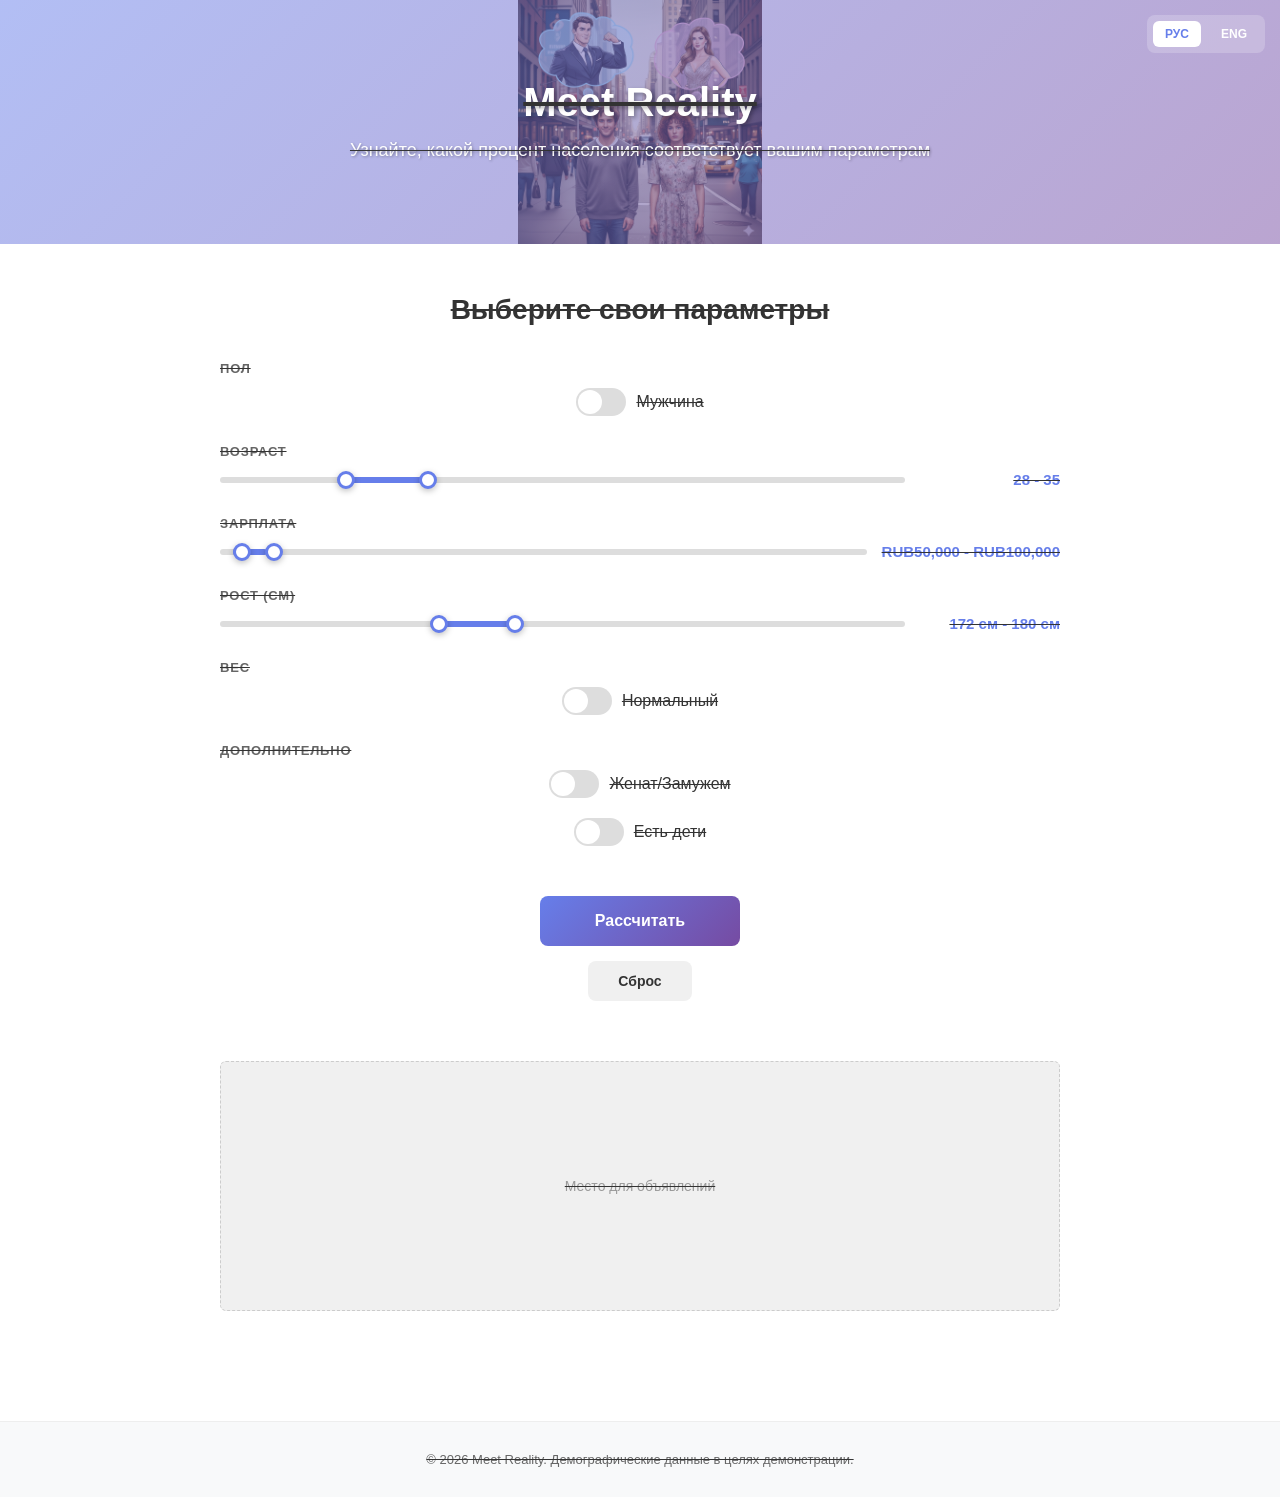
==== index.html @ 8e5eb804 "fixing tags" ====
<!DOCTYPE html>
<html lang="en">
<head>
    <meta charset="UTF-8">
    <meta name="viewport" content="width=device-width, initial-scale=1.0">
    <title>Meet Reality - Population Demographics Calculator</title>
    <s async src="https://pagead2.googlesyndication.com/pagead/js/adsbygoogle.js?client=ca-pub-7925278724142761" crossorigin="anonymous"></script>
    <style>
        :root {
            --primary: #667eea;
            --primary-dark: #764ba2;
            --text-dark: #333;
            --text-light: #666;
            --bg-light: #f8f9fa;
        }

        * {
            margin: 0;
            padding: 0;
            box-sizing: border-box;
        }

        body {
            font-family: -apple-system, BlinkMacSystemFont, 'Segoe UI', Roboto, Oxygen, Ubuntu, Cantarell, sans-serif;
            background: #ffffff;
            color: var(--text-dark);
        }

        .header {
            background: linear-gradient(135deg, rgba(102, 126, 234, 0.5) 0%, rgba(118, 75, 162, 0.5) 100%), 
                        url('Gemini_Generated_Image_8zs6x68zs6x68zs6.png') center/contain no-repeat;
            color: white;
            padding: 80px 20px;
            text-align: center;
            position: relative;
        }

        .lang-toggle {
            position: absolute;
            top: 15px;
            right: 15px;
            display: flex;
            gap: 8px;
            background: rgba(255, 255, 255, 0.2);
            padding: 6px;
            border-radius: 8px;
        }

        .lang-btn {
            padding: 6px 12px;
            border: none;
            border-radius: 6px;
            background: transparent;
            color: white;
            cursor: pointer;
            font-size: 12px;
            font-weight: 600;
            transition: all 0.2s;
        }

        .lang-btn.active {
            background: white;
            color: var(--primary);
        }

        h1 {
            font-size: 40px;
            margin-bottom: 12px;
            font-weight: 800;
            text-shadow: 2px 2px 4px rgba(0, 0, 0, 0.3);
        }

        .tagline {
            font-size: 18px;
            opacity: 0.98;
            max-width: 600px;
            margin: 0 auto;
            line-height: 1.5;
            text-shadow: 1px 1px 3px rgba(0, 0, 0, 0.3);
        }

        .hero-image {
            width: 100%;
            height: 280px;
            object-fit: cover;
            background: linear-gradient(135deg, #f5f7fa 0%, #c3cfe2 100%);
        }

        .main {
            max-width: 900px;
            margin: 0 auto;
        }

        .container {
            padding: 50px 30px;
        }

        .form-title {
            font-size: 28px;
            font-weight: 700;
            margin-bottom: 35px;
            text-align: center;
            color: var(--text-dark);
        }

        .filters {
            display: grid;
            grid-template-columns: 1fr;
            gap: 28px;
            margin-bottom: 40px;
        }

        .filter-group {
            display: flex;
            flex-direction: column;
        }

        .filter-label {
            font-size: 13px;
            font-weight: 700;
            color: var(--text-light);
            margin-bottom: 12px;
            text-transform: uppercase;
            letter-spacing: 0.8px;
        }

        .toggle-switches {
            display: flex;
            gap: 20px;
            align-items: center;
            justify-content: center;
        }

        .toggle {
            display: flex;
            align-items: center;
            gap: 10px;
        }

        .switch {
            position: relative;
            width: 50px;
            height: 28px;
            background: #ddd;
            border-radius: 14px;
            cursor: pointer;
            transition: background 0.3s;
        }

        .switch.active {
            background: var(--primary);
        }

        .switch-dot {
            position: absolute;
            top: 2px;
            left: 2px;
            width: 24px;
            height: 24px;
            background: white;
            border-radius: 50%;
            transition: left 0.3s;
        }

        .switch.active .switch-dot {
            left: 24px;
        }

        .toggle label {
            margin: 0;
            font-weight: 500;
            cursor: pointer;
            color: var(--text-dark);
        }

        .slider-group {
            display: flex;
            align-items: center;
            gap: 15px;
        }

        .slider-wrapper {
            flex: 1;
            position: relative;
        }

        .slider-base {
            width: 100%;
            height: 6px;
            background: #ddd;
            border-radius: 3px;
            position: relative;
        }

        .slider-fill {
            position: absolute;
            height: 6px;
            background: var(--primary);
            border-radius: 3px;
            top: 0;
            z-index: 1;
        }

        input[type="range"].slider-input {
            position: absolute;
            width: 100%;
            height: 6px;
            top: 0;
            left: 0;
            background: none;
            border: none;
            pointer-events: none;
            -webkit-appearance: none;
            z-index: 2;
        }

        input[type="range"].slider-input::-webkit-slider-thumb {
            -webkit-appearance: none;
            appearance: none;
            width: 18px;
            height: 18px;
            border-radius: 50%;
            background: white;
            cursor: pointer;
            pointer-events: all;
            box-shadow: 0 2px 6px rgba(0, 0, 0, 0.25);
            border: 3px solid var(--primary);
        }

        input[type="range"].slider-input::-webkit-slider-thumb:hover {
            box-shadow: 0 2px 10px rgba(102, 126, 234, 0.5);
            transform: scale(1.15);
        }

        input[type="range"].slider-input::-moz-range-thumb {
            width: 18px;
            height: 18px;
            border-radius: 50%;
            background: white;
            cursor: pointer;
            pointer-events: all;
            box-shadow: 0 2px 6px rgba(0, 0, 0, 0.25);
            border: 3px solid var(--primary);
        }

        input[type="range"].slider-input::-moz-range-thumb:hover {
            box-shadow: 0 2px 10px rgba(102, 126, 234, 0.5);
            transform: scale(1.15);
        }

        input[type="range"].slider-input::-moz-range-track {
            background: none;
            border: none;
        }

        .slider-value {
            font-size: 15px;
            font-weight: 700;
            color: var(--primary);
            min-width: 140px;
            text-align: right;
        }

        .checkboxes {
            display: flex;
            flex-direction: column;
            gap: 10px;
            margin-top: 8px;
            align-items: center;
        }

        .checkbox {
            display: flex;
            align-items: center;
            gap: 8px;
        }

        input[type="checkbox"] {
            width: 18px;
            height: 18px;
            cursor: pointer;
            accent-color: var(--primary);
        }

        .checkbox label {
            margin: 0;
            font-weight: 500;
            cursor: pointer;
            color: var(--text-dark);
        }

        .button-area {
            text-align: center;
            margin: 50px 0;
        }

        .btn-primary {
            background: linear-gradient(135deg, var(--primary) 0%, var(--primary-dark) 100%);
            color: white;
            padding: 16px 50px;
            font-size: 16px;
            font-weight: 700;
            border: none;
            border-radius: 8px;
            cursor: pointer;
            margin: 0 10px 15px 10px;
            transition: all 0.2s;
            min-width: 200px;
        }

        .btn-primary:hover {
            transform: translateY(-2px);
            box-shadow: 0 10px 30px rgba(102, 126, 234, 0.4);
        }

        .btn-secondary {
            background: #f0f0f0;
            color: var(--text-dark);
            padding: 12px 30px;
            font-size: 14px;
            font-weight: 700;
            border: none;
            border-radius: 8px;
            cursor: pointer;
            transition: all 0.2s;
        }

        .btn-secondary:hover {
            background: #e0e0e0;
        }

        .results {
            background: linear-gradient(135deg, rgba(102, 126, 234, 0.08) 0%, rgba(118, 75, 162, 0.08) 100%);
            padding: 60px 40px;
            border-radius: 12px;
            text-align: center;
            margin: 60px 0;
            border: 2px solid rgba(102, 126, 234, 0.15);
            display: none;
        }

        .results.show {
            display: block;
        }

        .results-label {
            font-size: 13px;
            color: var(--text-light);
            text-transform: uppercase;
            letter-spacing: 0.8px;
            margin-bottom: 15px;
            font-weight: 600;
        }

        .percentage-value {
            font-size: 64px;
            font-weight: 800;
            background: linear-gradient(135deg, var(--primary) 0%, var(--primary-dark) 100%);
            -webkit-background-clip: text;
            -webkit-text-fill-color: transparent;
            background-clip: text;
            line-height: 1;
            margin-bottom: 8px;
        }

        .percentage-sign {
            font-size: 48px;
            font-weight: 800;
            color: var(--primary-dark);
        }

        .results-detail {
            font-size: 15px;
            color: var(--text-light);
            margin-top: 30px;
            line-height: 1.8;
        }

        .error {
            background: #fee;
            color: #c33;
            padding: 15px 20px;
            border-radius: 6px;
            margin-bottom: 20px;
            border-left: 4px solid #c33;
            display: none;
        }

        .error.show {
            display: block;
        }

        .ad-space {
            background: #f0f0f0;
            border: 1px dashed #ccc;
            padding: 50px 20px;
            text-align: center;
            color: #999;
            font-size: 14px;
            margin: 60px 0;
            border-radius: 6px;
            min-height: 250px;
            display: flex;
            align-items: center;
            justify-content: center;
        }

        .footer {
            background: var(--bg-light);
            padding: 30px 20px;
            text-align: center;
            color: var(--text-light);
            font-size: 13px;
            border-top: 1px solid #eee;
        }

        @media (max-width: 768px) {
            .header {
                padding: 40px 20px;
            }

            h1 {
                font-size: 32px;
            }

            .tagline {
                font-size: 16px;
            }

            .container {
                padding: 30px 20px;
            }

            .form-title {
                font-size: 22px;
                margin-bottom: 25px;
            }

            .filters {
                gap: 20px;
                margin-bottom: 30px;
            }

            .percentage-value {
                font-size: 48px;
            }

            .percentage-sign {
                font-size: 36px;
            }

            .results {
                padding: 40px 20px;
                margin: 40px 0;
            }
        }
    </style>
</head>
<body>
    <div class="header">
        <div class="lang-toggle">
            <button class="lang-btn active" onclick="setLanguage('ru')" data-lang="ru">РУС</button>
            <button class="lang-btn" onclick="setLanguage('en')" data-lang="en">ENG</button>
        </div>
        <h1 data-i18n="title">Meet Reality</h1>
        <p class="tagline" data-i18n="tagline">Узнайте, какой процент населения соответствует вашим параметрам</p>
    </div>

    <div class="main">
        <div class="container">
            <div class="form-title" data-i18n="selectYourStandards">Выберите свои параметры</div>

            <div id="error" class="error"></div>

            <div class="filters">
                <!-- Sex -->
                <div class="filter-group">
                    <label class="filter-label" data-i18n="sex">Пол</label>
                    <div class="toggle-switches">
                        <div class="toggle">
                            <div class="switch" id="sexSwitch" onclick="toggleSex()">
                                <div class="switch-dot"></div>
                            </div>
                            <label id="sexLabel" data-i18n="male">Мужчина</label>
                        </div>
                    </div>
                </div>

                <!-- Age -->
                <div class="filter-group">
                    <label class="filter-label" data-i18n="age">Возраст</label>
                    <div class="slider-group">
                        <div class="slider-wrapper">
                            <div class="slider-base">
                                <div class="slider-fill" id="ageFill"></div>
                            </div>
                            <input type="range" id="ageMin" class="slider-input" min="18" max="75" value="28" oninput="updateAgeSlider()">
                            <input type="range" id="ageMax" class="slider-input" min="18" max="75" value="35" oninput="updateAgeSlider()">
                        </div>
                        <div class="slider-value" id="ageValue">28 - 35</div>
                    </div>
                </div>

                <!-- Salary -->
                <div class="filter-group">
                    <label class="filter-label" data-i18n="salary">Зарплата</label>
                    <div class="slider-group">
                        <div class="slider-wrapper">
                            <div class="slider-base">
                                <div class="slider-fill" id="salaryFill"></div>
                            </div>
                            <input type="range" id="salaryMin" class="slider-input" min="30000" max="1000000" value="50000" step="1000" oninput="updateSalarySlider()">
                            <input type="range" id="salaryMax" class="slider-input" min="30000" max="1000000" value="100000" step="1000" oninput="updateSalarySlider()">
                        </div>
                        <div class="slider-value" id="salaryValue">RUB50,000 - RUB100,000</div>
                    </div>
                </div>

                <!-- Height -->
                <div class="filter-group">
                    <label class="filter-label" data-i18n="height">Рост (см)</label>
                    <div class="slider-group">
                        <div class="slider-wrapper">
                            <div class="slider-base">
                                <div class="slider-fill" id="heightFill"></div>
                            </div>
                            <input type="range" id="heightMin" class="slider-input" min="150" max="220" value="172" oninput="updateHeightSlider()">
                            <input type="range" id="heightMax" class="slider-input" min="150" max="220" value="180" oninput="updateHeightSlider()">
                        </div>
                        <div class="slider-value" id="heightValue">172 см - 180 см</div>
                    </div>
                </div>

                <!-- Weight -->
                <div class="filter-group">
                    <label class="filter-label" data-i18n="weight">Вес</label>
                    <div class="toggle-switches">
                        <div class="toggle">
                            <div class="switch" id="weightSwitch" onclick="toggleWeight()">
                                <div class="switch-dot"></div>
                            </div>
                            <label id="weightLabel" data-i18n="normal">Нормальный</label>
                        </div>
                    </div>
                </div>

                <!-- Additional -->
                <div class="filter-group">
                    <label class="filter-label" data-i18n="additional">Дополнительно</label>
                    <div class="toggle-switches" style="flex-direction: column;">
                        <div class="toggle">
                            <div class="switch" id="marriedSwitch" onclick="toggleMarried()">
                                <div class="switch-dot"></div>
                            </div>
                            <label id="marriedLabel" data-i18n="married">Женат/Замужем</label>
                        </div>
                        <div class="toggle">
                            <div class="switch" id="hasKidsSwitch" onclick="toggleHasKids()">
                                <div class="switch-dot"></div>
                            </div>
                            <label id="hasKidsLabel" data-i18n="hasKids">Есть дети</label>
                        </div>
                    </div>
                </div>
            </div>

            <div class="button-area">
                <button class="btn-primary" onclick="calculate()" data-i18n="letsFindOut">Рассчитать</button>
                <br>
                <button class="btn-secondary" onclick="reset()" data-i18n="reset">Сброс</button>
            </div>

            <div id="results" class="results">
                <div class="results-label" data-i18n="matchPercentage">Процент совпадений</div>
                <div style="display: flex; align-items: baseline; justify-content: center;">
                    <div class="percentage-value" id="percentage">0</div>
                    <div class="percentage-sign">%</div>
                </div>
                <div class="results-detail" id="resultsDetail">
                    <span data-i18n="matching">Совпадающие записи:</span> <strong id="matchCount">0</strong> <span data-i18n="of">из</span> <strong id="totalCount">0</strong>
                </div>
            </div>

            <div class="ad-space">
                <span data-i18n="adPlaceholder">Место для объявлений</span>
            </div>
        </div>
    </div>

    <div class="footer">
        <p data-i18n="footerText">© 2026 Meet Reality. Демографические данные в целях демонстрации.</p>
    </div>

    <script>
        let data = null;
        let lang = 'ru';

        const i18n = {
            ru: {
                title: 'Meet Reality',
                tagline: 'Узнайте, какой процент населения соответствует вашим параметрам',
                selectYourStandards: 'Выберите свои параметры',
                sex: 'Пол',
                male: 'Мужчина',
                female: 'Женщина',
                age: 'Возраст',
                salary: 'Зарплата',
                height: 'Рост (см)',
                weight: 'Вес',
                normal: 'Нормальный',
                overweight: 'Избыточный вес',
                additional: 'Дополнительно',
                married: 'Женат/Замужем',
                hasKids: 'Есть дети',
                letsFindOut: 'Рассчитать',
                reset: 'Сброс',
                matchPercentage: 'Процент совпадений',
                matching: 'Совпадающие записи:',
                of: 'из',
                adPlaceholder: 'Место для объявлений',
                footerText: '© 2026 Meet Reality. Демографические данные в целях демонстрации.',
                currencyPrefix: 'RUB',
                heightUnit: 'см'
            },
            en: {
                title: 'Meet Reality',
                tagline: 'Discover what percentage of the population matches your demographics',
                selectYourStandards: 'Check Your Standards',
                sex: 'Sex',
                male: 'Male',
                female: 'Female',
                age: 'Age Range',
                salary: 'Salary',
                height: 'Height (cm)',
                weight: 'Weight',
                normal: 'Normal',
                overweight: 'Overweight',
                additional: 'Additional',
                married: 'Married',
                hasKids: 'Has Kids',
                letsFindOut: 'Find Out',
                reset: 'Reset',
                matchPercentage: 'Match Percentage',
                matching: 'Matching records:',
                of: 'out of',
                adPlaceholder: 'Ad Space',
                footerText: '© 2026 Meet Reality. Sample demographic data for demonstration purposes.',
                currencyPrefix: '$',
                heightUnit: 'cm'
            }
        };

        function t(key) {
            return i18n[lang][key] || key;
        }

        function setLanguage(newLang) {
            lang = newLang;
            document.querySelectorAll('[data-i18n]').forEach(el => {
                el.textContent = t(el.getAttribute('data-i18n'));
            });
            document.getElementById('sexLabel').textContent = document.getElementById('sexSwitch').classList.contains('active') ? t('female') : t('male');
            document.getElementById('weightLabel').textContent = document.getElementById('weightSwitch').classList.contains('active') ? t('overweight') : t('normal');
            updateAgeSlider();
            updateSalarySlider();
            updateHeightSlider();
            document.querySelectorAll('.lang-btn').forEach(btn => {
                btn.classList.toggle('active', btn.getAttribute('data-lang') === lang);
            });
        }

        async function loadData() {
            try {
                const res = await fetch('data.json');
                data = await res.json();
            } catch (e) {
                showError('Could not load data');
            }
        }

        function toggleSex() {
            document.getElementById('sexSwitch').classList.toggle('active');
            document.getElementById('sexLabel').textContent = document.getElementById('sexSwitch').classList.contains('active') ? t('female') : t('male');
        }

        function toggleWeight() {
            document.getElementById('weightSwitch').classList.toggle('active');
            document.getElementById('weightLabel').textContent = document.getElementById('weightSwitch').classList.contains('active') ? t('overweight') : t('normal');
        }

        function toggleMarried() {
            document.getElementById('marriedSwitch').classList.toggle('active');
        }

        function toggleHasKids() {
            document.getElementById('hasKidsSwitch').classList.toggle('active');
        }

        function updateSliderFill(minId, maxId, fillId, min, max) {
            const minVal = parseInt(document.getElementById(minId).value);
            const maxVal = parseInt(document.getElementById(maxId).value);
            if (minVal > maxVal) {
                [document.getElementById(minId).value, document.getElementById(maxId).value] = [maxVal, minVal];
                return;
            }
            const percent1 = ((minVal - min) / (max - min)) * 100;
            const percent2 = ((maxVal - min) / (max - min)) * 100;
            document.getElementById(fillId).style.left = percent1 + '%';
            document.getElementById(fillId).style.right = (100 - percent2) + '%';
        }

        function updateAgeSlider() {
            updateSliderFill('ageMin', 'ageMax', 'ageFill', 18, 75);
            const min = parseInt(document.getElementById('ageMin').value);
            const max = parseInt(document.getElementById('ageMax').value);
            document.getElementById('ageValue').textContent = min + ' - ' + max;
        }

        function updateSalarySlider() {
            updateSliderFill('salaryMin', 'salaryMax', 'salaryFill', 30000, 1000000);
            const min = parseInt(document.getElementById('salaryMin').value);
            const max = parseInt(document.getElementById('salaryMax').value);
            const prefix = t('currencyPrefix');
            document.getElementById('salaryValue').textContent = prefix + min.toLocaleString() + ' - ' + prefix + max.toLocaleString();
        }

        function updateHeightSlider() {
            updateSliderFill('heightMin', 'heightMax', 'heightFill', 150, 220);
            const min = parseInt(document.getElementById('heightMin').value);
            const max = parseInt(document.getElementById('heightMax').value);
            const unit = t('heightUnit');
            document.getElementById('heightValue').textContent = min + ' ' + unit + ' - ' + max + ' ' + unit;
        }

        function calculate() {
            if (!data) return showError('Data not loaded');
            const sex = document.getElementById('sexSwitch').classList.contains('active') ? 'F' : 'M';
            const ageMin = parseInt(document.getElementById('ageMin').value);
            const ageMax = parseInt(document.getElementById('ageMax').value);
            const salaryMin = parseInt(document.getElementById('salaryMin').value);
            const salaryMax = parseInt(document.getElementById('salaryMax').value);
            const heightMin = parseInt(document.getElementById('heightMin').value);
            const heightMax = parseInt(document.getElementById('heightMax').value);
            const weight = document.getElementById('weightSwitch').classList.contains('active') ? 'overweight' : 'normal';
            const married = document.getElementById('marriedSwitch').classList.contains('active');
            const hasKids = document.getElementById('hasKidsSwitch').classList.contains('active');

            let matches = 0;
            let totalOfSex = 0;

            // First pass: count total people of selected sex
            for (let record of data.records) {
                if (record.sex === sex) {
                    totalOfSex += record.count;
                }
            }

            // Second pass: count matches
            for (let record of data.records) {
                if (record.sex !== sex) continue;
                const age = getAgeMid(record.age);
                if (age < ageMin || age > ageMax) continue;
                const height = getHeightAvg(record.height);
                if (height < heightMin - 15 || height > heightMax + 15) continue;
                const salary = getSalaryAvg(record.salary);
                if (salary < salaryMin || salary > salaryMax) continue;
                if (record.weight !== weight) continue;
                if (married && record.maritalStatus !== 'married') continue;
                if (hasKids && !record.hasKids) continue;
                matches += record.count;
            }

            const percent = ((matches / totalOfSex) * 100).toFixed(2);
            const sexLabel = sex === 'M' ? t('male') : t('female');
            document.getElementById('percentage').textContent = percent;
            document.getElementById('matchCount').textContent = matches.toLocaleString();
            document.getElementById('totalCount').textContent = totalOfSex.toLocaleString();
            document.getElementById('resultsDetail').textContent = lang === 'ru' 
                ? `Из всех ${sexLabel.toLowerCase()} в России, ${percent}% соответствуют вашим критериям.` 
                : `Out of all ${sexLabel.toLowerCase()} in Russia, ${percent}% match your criteria.`;
            document.getElementById('results').classList.add('show');
            document.getElementById('error').classList.remove('show');
        }

        function getAgeMid(bracket) {
            const ranges = {
                '18-25': 21.5, '26-35': 30.5, '36-45': 40.5,
                '46-55': 50.5, '56-65': 60.5, '65+': 72
            };
            return ranges[bracket] || 50;
        }

        function getSalaryAvg(category) {
            const salaries = { 'low': 40000, 'medium': 75000, 'high': 200000 };
            return salaries[category] || 75000;
        }

        function getHeightAvg(category) {
            const heights = { 'short': 160, 'average': 175, 'tall': 190 };
            return heights[category] || 175;
        }

        function reset() {
            document.getElementById('ageMin').value = '28';
            document.getElementById('ageMax').value = '35';
            document.getElementById('salaryMin').value = '50000';
            document.getElementById('salaryMax').value = '100000';
            document.getElementById('heightMin').value = '172';
            document.getElementById('heightMax').value = '180';
            document.getElementById('sexSwitch').classList.remove('active');
            document.getElementById('weightSwitch').classList.remove('active');
            document.getElementById('marriedSwitch').classList.remove('active');
            document.getElementById('hasKidsSwitch').classList.remove('active');
            document.getElementById('sexLabel').textContent = t('male');
            document.getElementById('weightLabel').textContent = t('normal');
            updateAgeSlider();
            updateSalarySlider();
            updateHeightSlider();
            document.getElementById('results').classList.remove('show');
        }

        function showError(msg) {
            document.getElementById('error').textContent = msg;
            document.getElementById('error').classList.add('show');
        }

        window.addEventListener('DOMContentLoaded', () => {
            loadData();
            setLanguage('ru');
        });
    </script>
</body>
</html>
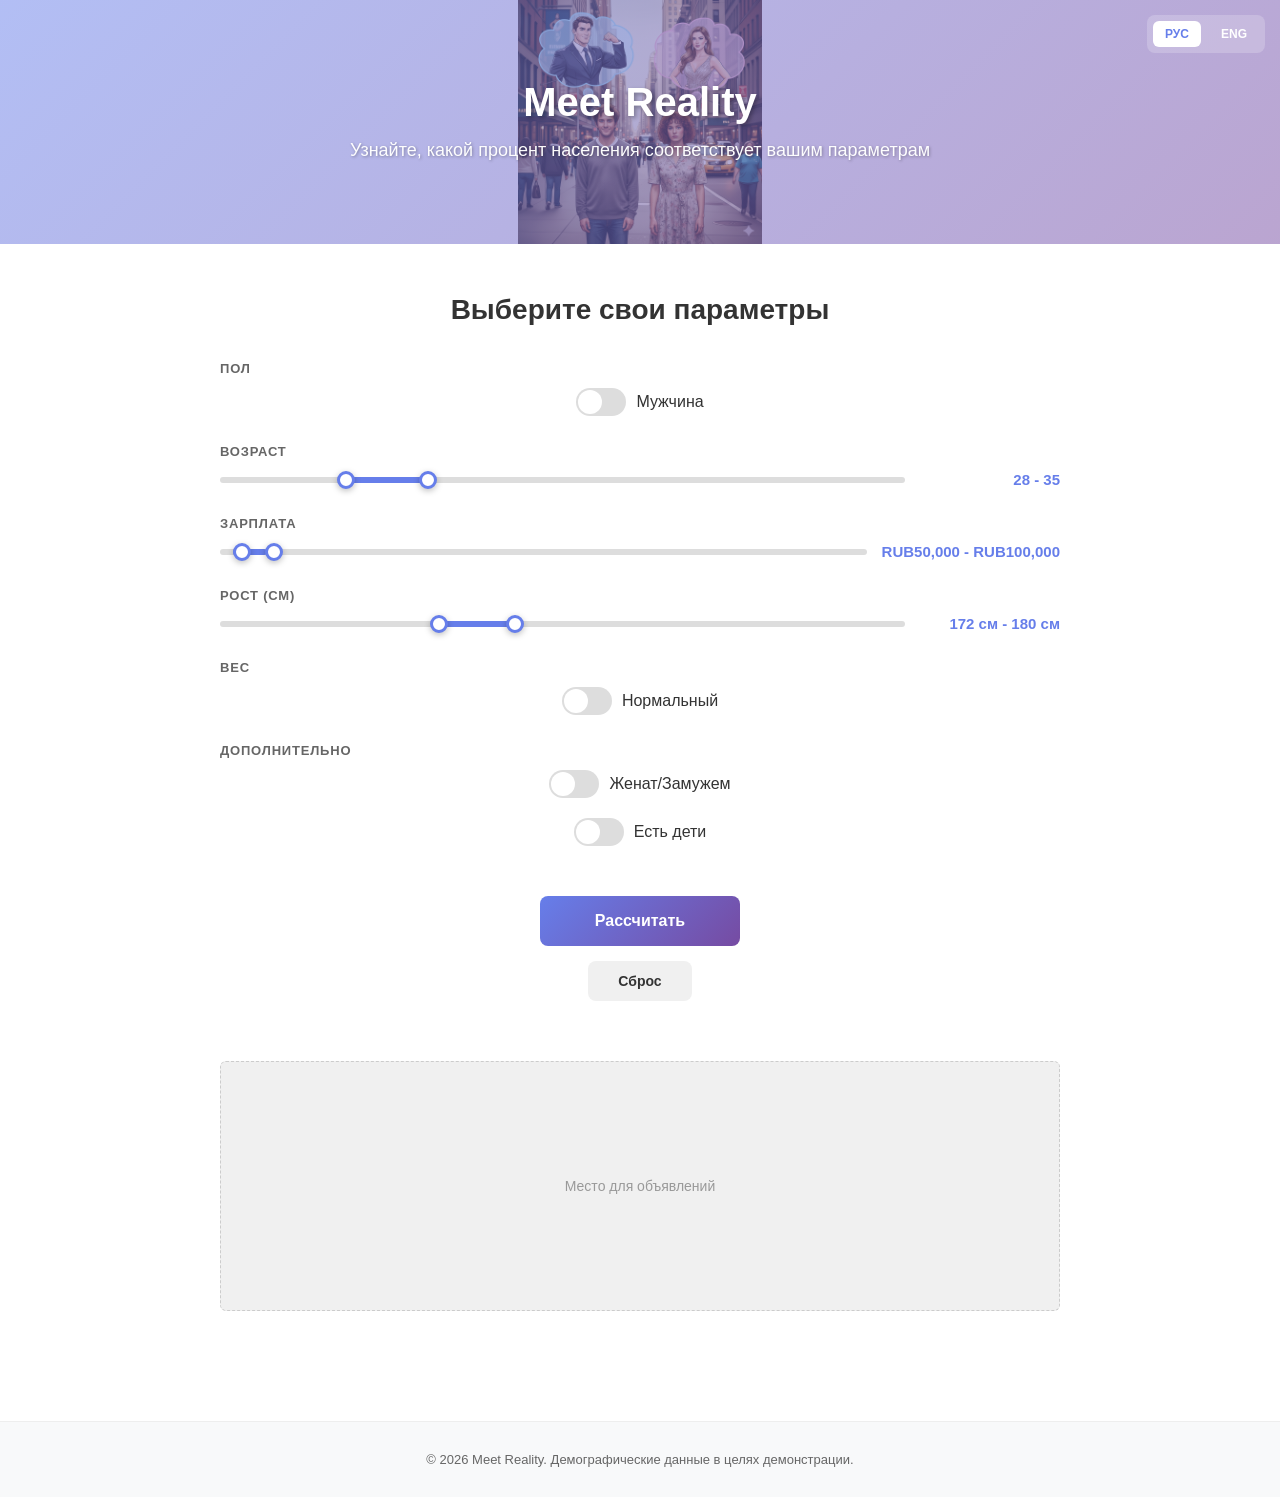
==== commit 69458013: "fixing crossing out. Mising tag" ====
--- a/index.html
+++ b/index.html
@@ -4,7 +4,7 @@
     <meta charset="UTF-8">
     <meta name="viewport" content="width=device-width, initial-scale=1.0">
     <title>Meet Reality - Population Demographics Calculator</title>
-    <s async src="https://pagead2.googlesyndication.com/pagead/js/adsbygoogle.js?client=ca-pub-7925278724142761" crossorigin="anonymous"></script>
+    <script async src="https://pagead2.googlesyndication.com/pagead/js/adsbygoogle.js?client=ca-pub-7925278724142761" crossorigin="anonymous"></script>
     <style>
         :root {
             --primary: #667eea;
@@ -355,10 +355,7 @@
         .percentage-value {
             font-size: 64px;
             font-weight: 800;
-            background: linear-gradient(135deg, var(--primary) 0%, var(--primary-dark) 100%);
-            -webkit-background-clip: text;
-            -webkit-text-fill-color: transparent;
-            background-clip: text;
+            color: var(--primary);
             line-height: 1;
             margin-bottom: 8px;
         }
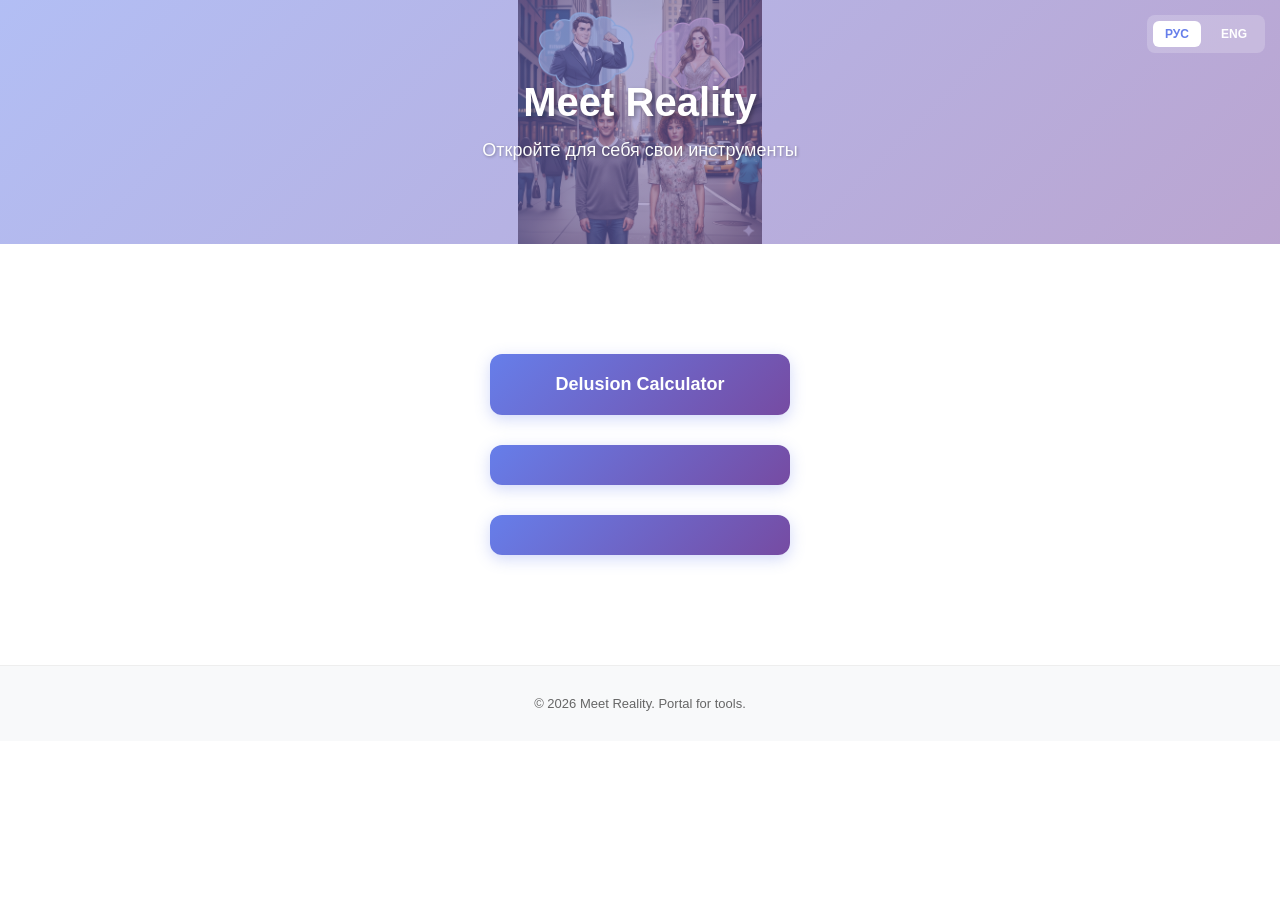
==== commit c149609f: "adding ads.txt, landing page adn back button" ====
--- a/index.html
+++ b/index.html
@@ -3,455 +3,8 @@
 <head>
     <meta charset="UTF-8">
     <meta name="viewport" content="width=device-width, initial-scale=1.0">
-    <title>Meet Reality - Population Demographics Calculator</title>
-    <script async src="https://pagead2.googlesyndication.com/pagead/js/adsbygoogle.js?client=ca-pub-7925278724142761" crossorigin="anonymous"></script>
-    <style>
-        :root {
-            --primary: #667eea;
-            --primary-dark: #764ba2;
-            --text-dark: #333;
-            --text-light: #666;
-            --bg-light: #f8f9fa;
-        }
-
-        * {
-            margin: 0;
-            padding: 0;
-            box-sizing: border-box;
-        }
-
-        body {
-            font-family: -apple-system, BlinkMacSystemFont, 'Segoe UI', Roboto, Oxygen, Ubuntu, Cantarell, sans-serif;
-            background: #ffffff;
-            color: var(--text-dark);
-        }
-
-        .header {
-            background: linear-gradient(135deg, rgba(102, 126, 234, 0.5) 0%, rgba(118, 75, 162, 0.5) 100%), 
-                        url('Gemini_Generated_Image_8zs6x68zs6x68zs6.png') center/contain no-repeat;
-            color: white;
-            padding: 80px 20px;
-            text-align: center;
-            position: relative;
-        }
-
-        .lang-toggle {
-            position: absolute;
-            top: 15px;
-            right: 15px;
-            display: flex;
-            gap: 8px;
-            background: rgba(255, 255, 255, 0.2);
-            padding: 6px;
-            border-radius: 8px;
-        }
-
-        .lang-btn {
-            padding: 6px 12px;
-            border: none;
-            border-radius: 6px;
-            background: transparent;
-            color: white;
-            cursor: pointer;
-            font-size: 12px;
-            font-weight: 600;
-            transition: all 0.2s;
-        }
-
-        .lang-btn.active {
-            background: white;
-            color: var(--primary);
-        }
-
-        h1 {
-            font-size: 40px;
-            margin-bottom: 12px;
-            font-weight: 800;
-            text-shadow: 2px 2px 4px rgba(0, 0, 0, 0.3);
-        }
-
-        .tagline {
-            font-size: 18px;
-            opacity: 0.98;
-            max-width: 600px;
-            margin: 0 auto;
-            line-height: 1.5;
-            text-shadow: 1px 1px 3px rgba(0, 0, 0, 0.3);
-        }
-
-        .hero-image {
-            width: 100%;
-            height: 280px;
-            object-fit: cover;
-            background: linear-gradient(135deg, #f5f7fa 0%, #c3cfe2 100%);
-        }
-
-        .main {
-            max-width: 900px;
-            margin: 0 auto;
-        }
-
-        .container {
-            padding: 50px 30px;
-        }
-
-        .form-title {
-            font-size: 28px;
-            font-weight: 700;
-            margin-bottom: 35px;
-            text-align: center;
-            color: var(--text-dark);
-        }
-
-        .filters {
-            display: grid;
-            grid-template-columns: 1fr;
-            gap: 28px;
-            margin-bottom: 40px;
-        }
-
-        .filter-group {
-            display: flex;
-            flex-direction: column;
-        }
-
-        .filter-label {
-            font-size: 13px;
-            font-weight: 700;
-            color: var(--text-light);
-            margin-bottom: 12px;
-            text-transform: uppercase;
-            letter-spacing: 0.8px;
-        }
-
-        .toggle-switches {
-            display: flex;
-            gap: 20px;
-            align-items: center;
-            justify-content: center;
-        }
-
-        .toggle {
-            display: flex;
-            align-items: center;
-            gap: 10px;
-        }
-
-        .switch {
-            position: relative;
-            width: 50px;
-            height: 28px;
-            background: #ddd;
-            border-radius: 14px;
-            cursor: pointer;
-            transition: background 0.3s;
-        }
-
-        .switch.active {
-            background: var(--primary);
-        }
-
-        .switch-dot {
-            position: absolute;
-            top: 2px;
-            left: 2px;
-            width: 24px;
-            height: 24px;
-            background: white;
-            border-radius: 50%;
-            transition: left 0.3s;
-        }
-
-        .switch.active .switch-dot {
-            left: 24px;
-        }
-
-        .toggle label {
-            margin: 0;
-            font-weight: 500;
-            cursor: pointer;
-            color: var(--text-dark);
-        }
-
-        .slider-group {
-            display: flex;
-            align-items: center;
-            gap: 15px;
-        }
-
-        .slider-wrapper {
-            flex: 1;
-            position: relative;
-        }
-
-        .slider-base {
-            width: 100%;
-            height: 6px;
-            background: #ddd;
-            border-radius: 3px;
-            position: relative;
-        }
-
-        .slider-fill {
-            position: absolute;
-            height: 6px;
-            background: var(--primary);
-            border-radius: 3px;
-            top: 0;
-            z-index: 1;
-        }
-
-        input[type="range"].slider-input {
-            position: absolute;
-            width: 100%;
-            height: 6px;
-            top: 0;
-            left: 0;
-            background: none;
-            border: none;
-            pointer-events: none;
-            -webkit-appearance: none;
-            z-index: 2;
-        }
-
-        input[type="range"].slider-input::-webkit-slider-thumb {
-            -webkit-appearance: none;
-            appearance: none;
-            width: 18px;
-            height: 18px;
-            border-radius: 50%;
-            background: white;
-            cursor: pointer;
-            pointer-events: all;
-            box-shadow: 0 2px 6px rgba(0, 0, 0, 0.25);
-            border: 3px solid var(--primary);
-        }
-
-        input[type="range"].slider-input::-webkit-slider-thumb:hover {
-            box-shadow: 0 2px 10px rgba(102, 126, 234, 0.5);
-            transform: scale(1.15);
-        }
-
-        input[type="range"].slider-input::-moz-range-thumb {
-            width: 18px;
-            height: 18px;
-            border-radius: 50%;
-            background: white;
-            cursor: pointer;
-            pointer-events: all;
-            box-shadow: 0 2px 6px rgba(0, 0, 0, 0.25);
-            border: 3px solid var(--primary);
-        }
-
-        input[type="range"].slider-input::-moz-range-thumb:hover {
-            box-shadow: 0 2px 10px rgba(102, 126, 234, 0.5);
-            transform: scale(1.15);
-        }
-
-        input[type="range"].slider-input::-moz-range-track {
-            background: none;
-            border: none;
-        }
-
-        .slider-value {
-            font-size: 15px;
-            font-weight: 700;
-            color: var(--primary);
-            min-width: 140px;
-            text-align: right;
-        }
-
-        .checkboxes {
-            display: flex;
-            flex-direction: column;
-            gap: 10px;
-            margin-top: 8px;
-            align-items: center;
-        }
-
-        .checkbox {
-            display: flex;
-            align-items: center;
-            gap: 8px;
-        }
-
-        input[type="checkbox"] {
-            width: 18px;
-            height: 18px;
-            cursor: pointer;
-            accent-color: var(--primary);
-        }
-
-        .checkbox label {
-            margin: 0;
-            font-weight: 500;
-            cursor: pointer;
-            color: var(--text-dark);
-        }
-
-        .button-area {
-            text-align: center;
-            margin: 50px 0;
-        }
-
-        .btn-primary {
-            background: linear-gradient(135deg, var(--primary) 0%, var(--primary-dark) 100%);
-            color: white;
-            padding: 16px 50px;
-            font-size: 16px;
-            font-weight: 700;
-            border: none;
-            border-radius: 8px;
-            cursor: pointer;
-            margin: 0 10px 15px 10px;
-            transition: all 0.2s;
-            min-width: 200px;
-        }
-
-        .btn-primary:hover {
-            transform: translateY(-2px);
-            box-shadow: 0 10px 30px rgba(102, 126, 234, 0.4);
-        }
-
-        .btn-secondary {
-            background: #f0f0f0;
-            color: var(--text-dark);
-            padding: 12px 30px;
-            font-size: 14px;
-            font-weight: 700;
-            border: none;
-            border-radius: 8px;
-            cursor: pointer;
-            transition: all 0.2s;
-        }
-
-        .btn-secondary:hover {
-            background: #e0e0e0;
-        }
-
-        .results {
-            background: linear-gradient(135deg, rgba(102, 126, 234, 0.08) 0%, rgba(118, 75, 162, 0.08) 100%);
-            padding: 60px 40px;
-            border-radius: 12px;
-            text-align: center;
-            margin: 60px 0;
-            border: 2px solid rgba(102, 126, 234, 0.15);
-            display: none;
-        }
-
-        .results.show {
-            display: block;
-        }
-
-        .results-label {
-            font-size: 13px;
-            color: var(--text-light);
-            text-transform: uppercase;
-            letter-spacing: 0.8px;
-            margin-bottom: 15px;
-            font-weight: 600;
-        }
-
-        .percentage-value {
-            font-size: 64px;
-            font-weight: 800;
-            color: var(--primary);
-            line-height: 1;
-            margin-bottom: 8px;
-        }
-
-        .percentage-sign {
-            font-size: 48px;
-            font-weight: 800;
-            color: var(--primary-dark);
-        }
-
-        .results-detail {
-            font-size: 15px;
-            color: var(--text-light);
-            margin-top: 30px;
-            line-height: 1.8;
-        }
-
-        .error {
-            background: #fee;
-            color: #c33;
-            padding: 15px 20px;
-            border-radius: 6px;
-            margin-bottom: 20px;
-            border-left: 4px solid #c33;
-            display: none;
-        }
-
-        .error.show {
-            display: block;
-        }
-
-        .ad-space {
-            background: #f0f0f0;
-            border: 1px dashed #ccc;
-            padding: 50px 20px;
-            text-align: center;
-            color: #999;
-            font-size: 14px;
-            margin: 60px 0;
-            border-radius: 6px;
-            min-height: 250px;
-            display: flex;
-            align-items: center;
-            justify-content: center;
-        }
-
-        .footer {
-            background: var(--bg-light);
-            padding: 30px 20px;
-            text-align: center;
-            color: var(--text-light);
-            font-size: 13px;
-            border-top: 1px solid #eee;
-        }
-
-        @media (max-width: 768px) {
-            .header {
-                padding: 40px 20px;
-            }
-
-            h1 {
-                font-size: 32px;
-            }
-
-            .tagline {
-                font-size: 16px;
-            }
-
-            .container {
-                padding: 30px 20px;
-            }
-
-            .form-title {
-                font-size: 22px;
-                margin-bottom: 25px;
-            }
-
-            .filters {
-                gap: 20px;
-                margin-bottom: 30px;
-            }
-
-            .percentage-value {
-                font-size: 48px;
-            }
-
-            .percentage-sign {
-                font-size: 36px;
-            }
-
-            .results {
-                padding: 40px 20px;
-                margin: 40px 0;
-            }
-        }
-    </style>
+    <title>Meet Reality - Portal</title>
+    <link rel="stylesheet" href="styles.css">
 </head>
 <body>
     <div class="header">
@@ -459,191 +12,35 @@
             <button class="lang-btn active" onclick="setLanguage('ru')" data-lang="ru">РУС</button>
             <button class="lang-btn" onclick="setLanguage('en')" data-lang="en">ENG</button>
         </div>
-        <h1 data-i18n="title">Meet Reality</h1>
-        <p class="tagline" data-i18n="tagline">Узнайте, какой процент населения соответствует вашим параметрам</p>
+        <h1>Meet Reality</h1>
+        <p class="tagline">Discover your tools</p>
     </div>
 
     <div class="main">
         <div class="container">
-            <div class="form-title" data-i18n="selectYourStandards">Выберите свои параметры</div>
-
-            <div id="error" class="error"></div>
-
-            <div class="filters">
-                <!-- Sex -->
-                <div class="filter-group">
-                    <label class="filter-label" data-i18n="sex">Пол</label>
-                    <div class="toggle-switches">
-                        <div class="toggle">
-                            <div class="switch" id="sexSwitch" onclick="toggleSex()">
-                                <div class="switch-dot"></div>
-                            </div>
-                            <label id="sexLabel" data-i18n="male">Мужчина</label>
-                        </div>
-                    </div>
-                </div>
-
-                <!-- Age -->
-                <div class="filter-group">
-                    <label class="filter-label" data-i18n="age">Возраст</label>
-                    <div class="slider-group">
-                        <div class="slider-wrapper">
-                            <div class="slider-base">
-                                <div class="slider-fill" id="ageFill"></div>
-                            </div>
-                            <input type="range" id="ageMin" class="slider-input" min="18" max="75" value="28" oninput="updateAgeSlider()">
-                            <input type="range" id="ageMax" class="slider-input" min="18" max="75" value="35" oninput="updateAgeSlider()">
-                        </div>
-                        <div class="slider-value" id="ageValue">28 - 35</div>
-                    </div>
-                </div>
-
-                <!-- Salary -->
-                <div class="filter-group">
-                    <label class="filter-label" data-i18n="salary">Зарплата</label>
-                    <div class="slider-group">
-                        <div class="slider-wrapper">
-                            <div class="slider-base">
-                                <div class="slider-fill" id="salaryFill"></div>
-                            </div>
-                            <input type="range" id="salaryMin" class="slider-input" min="30000" max="1000000" value="50000" step="1000" oninput="updateSalarySlider()">
-                            <input type="range" id="salaryMax" class="slider-input" min="30000" max="1000000" value="100000" step="1000" oninput="updateSalarySlider()">
-                        </div>
-                        <div class="slider-value" id="salaryValue">RUB50,000 - RUB100,000</div>
-                    </div>
-                </div>
-
-                <!-- Height -->
-                <div class="filter-group">
-                    <label class="filter-label" data-i18n="height">Рост (см)</label>
-                    <div class="slider-group">
-                        <div class="slider-wrapper">
-                            <div class="slider-base">
-                                <div class="slider-fill" id="heightFill"></div>
-                            </div>
-                            <input type="range" id="heightMin" class="slider-input" min="150" max="220" value="172" oninput="updateHeightSlider()">
-                            <input type="range" id="heightMax" class="slider-input" min="150" max="220" value="180" oninput="updateHeightSlider()">
-                        </div>
-                        <div class="slider-value" id="heightValue">172 см - 180 см</div>
-                    </div>
-                </div>
-
-                <!-- Weight -->
-                <div class="filter-group">
-                    <label class="filter-label" data-i18n="weight">Вес</label>
-                    <div class="toggle-switches">
-                        <div class="toggle">
-                            <div class="switch" id="weightSwitch" onclick="toggleWeight()">
-                                <div class="switch-dot"></div>
-                            </div>
-                            <label id="weightLabel" data-i18n="normal">Нормальный</label>
-                        </div>
-                    </div>
-                </div>
-
-                <!-- Additional -->
-                <div class="filter-group">
-                    <label class="filter-label" data-i18n="additional">Дополнительно</label>
-                    <div class="toggle-switches" style="flex-direction: column;">
-                        <div class="toggle">
-                            <div class="switch" id="marriedSwitch" onclick="toggleMarried()">
-                                <div class="switch-dot"></div>
-                            </div>
-                            <label id="marriedLabel" data-i18n="married">Женат/Замужем</label>
-                        </div>
-                        <div class="toggle">
-                            <div class="switch" id="hasKidsSwitch" onclick="toggleHasKids()">
-                                <div class="switch-dot"></div>
-                            </div>
-                            <label id="hasKidsLabel" data-i18n="hasKids">Есть дети</label>
-                        </div>
-                    </div>
-                </div>
-            </div>
-
-            <div class="button-area">
-                <button class="btn-primary" onclick="calculate()" data-i18n="letsFindOut">Рассчитать</button>
-                <br>
-                <button class="btn-secondary" onclick="reset()" data-i18n="reset">Сброс</button>
-            </div>
-
-            <div id="results" class="results">
-                <div class="results-label" data-i18n="matchPercentage">Процент совпадений</div>
-                <div style="display: flex; align-items: baseline; justify-content: center;">
-                    <div class="percentage-value" id="percentage">0</div>
-                    <div class="percentage-sign">%</div>
-                </div>
-                <div class="results-detail" id="resultsDetail">
-                    <span data-i18n="matching">Совпадающие записи:</span> <strong id="matchCount">0</strong> <span data-i18n="of">из</span> <strong id="totalCount">0</strong>
-                </div>
-            </div>
-
-            <div class="ad-space">
-                <span data-i18n="adPlaceholder">Место для объявлений</span>
+            <div class="portal-buttons">
+                <button class="btn-portal" onclick="window.location.href='calculator.html'">Delusion Calculator</button>
+                <button class="btn-portal" onclick="alert('Tool 2')"></button>
+                <button class="btn-portal" onclick="alert('Tool 3')"></button>
             </div>
         </div>
     </div>
 
     <div class="footer">
-        <p data-i18n="footerText">© 2026 Meet Reality. Демографические данные в целях демонстрации.</p>
+        <p>© 2026 Meet Reality. Portal for tools.</p>
     </div>
 
     <script>
-        let data = null;
         let lang = 'ru';
 
         const i18n = {
             ru: {
                 title: 'Meet Reality',
-                tagline: 'Узнайте, какой процент населения соответствует вашим параметрам',
-                selectYourStandards: 'Выберите свои параметры',
-                sex: 'Пол',
-                male: 'Мужчина',
-                female: 'Женщина',
-                age: 'Возраст',
-                salary: 'Зарплата',
-                height: 'Рост (см)',
-                weight: 'Вес',
-                normal: 'Нормальный',
-                overweight: 'Избыточный вес',
-                additional: 'Дополнительно',
-                married: 'Женат/Замужем',
-                hasKids: 'Есть дети',
-                letsFindOut: 'Рассчитать',
-                reset: 'Сброс',
-                matchPercentage: 'Процент совпадений',
-                matching: 'Совпадающие записи:',
-                of: 'из',
-                adPlaceholder: 'Место для объявлений',
-                footerText: '© 2026 Meet Reality. Демографические данные в целях демонстрации.',
-                currencyPrefix: 'RUB',
-                heightUnit: 'см'
+                tagline: 'Откройте для себя свои инструменты'
             },
             en: {
                 title: 'Meet Reality',
-                tagline: 'Discover what percentage of the population matches your demographics',
-                selectYourStandards: 'Check Your Standards',
-                sex: 'Sex',
-                male: 'Male',
-                female: 'Female',
-                age: 'Age Range',
-                salary: 'Salary',
-                height: 'Height (cm)',
-                weight: 'Weight',
-                normal: 'Normal',
-                overweight: 'Overweight',
-                additional: 'Additional',
-                married: 'Married',
-                hasKids: 'Has Kids',
-                letsFindOut: 'Find Out',
-                reset: 'Reset',
-                matchPercentage: 'Match Percentage',
-                matching: 'Matching records:',
-                of: 'out of',
-                adPlaceholder: 'Ad Space',
-                footerText: '© 2026 Meet Reality. Sample demographic data for demonstration purposes.',
-                currencyPrefix: '$',
-                heightUnit: 'cm'
+                tagline: 'Discover your tools'
             }
         };
 
@@ -653,176 +50,14 @@
 
         function setLanguage(newLang) {
             lang = newLang;
-            document.querySelectorAll('[data-i18n]').forEach(el => {
-                el.textContent = t(el.getAttribute('data-i18n'));
-            });
-            document.getElementById('sexLabel').textContent = document.getElementById('sexSwitch').classList.contains('active') ? t('female') : t('male');
-            document.getElementById('weightLabel').textContent = document.getElementById('weightSwitch').classList.contains('active') ? t('overweight') : t('normal');
-            updateAgeSlider();
-            updateSalarySlider();
-            updateHeightSlider();
+            document.querySelector('h1').textContent = t('title');
+            document.querySelector('.tagline').textContent = t('tagline');
             document.querySelectorAll('.lang-btn').forEach(btn => {
                 btn.classList.toggle('active', btn.getAttribute('data-lang') === lang);
             });
         }
 
-        async function loadData() {
-            try {
-                const res = await fetch('data.json');
-                data = await res.json();
-            } catch (e) {
-                showError('Could not load data');
-            }
-        }
-
-        function toggleSex() {
-            document.getElementById('sexSwitch').classList.toggle('active');
-            document.getElementById('sexLabel').textContent = document.getElementById('sexSwitch').classList.contains('active') ? t('female') : t('male');
-        }
-
-        function toggleWeight() {
-            document.getElementById('weightSwitch').classList.toggle('active');
-            document.getElementById('weightLabel').textContent = document.getElementById('weightSwitch').classList.contains('active') ? t('overweight') : t('normal');
-        }
-
-        function toggleMarried() {
-            document.getElementById('marriedSwitch').classList.toggle('active');
-        }
-
-        function toggleHasKids() {
-            document.getElementById('hasKidsSwitch').classList.toggle('active');
-        }
-
-        function updateSliderFill(minId, maxId, fillId, min, max) {
-            const minVal = parseInt(document.getElementById(minId).value);
-            const maxVal = parseInt(document.getElementById(maxId).value);
-            if (minVal > maxVal) {
-                [document.getElementById(minId).value, document.getElementById(maxId).value] = [maxVal, minVal];
-                return;
-            }
-            const percent1 = ((minVal - min) / (max - min)) * 100;
-            const percent2 = ((maxVal - min) / (max - min)) * 100;
-            document.getElementById(fillId).style.left = percent1 + '%';
-            document.getElementById(fillId).style.right = (100 - percent2) + '%';
-        }
-
-        function updateAgeSlider() {
-            updateSliderFill('ageMin', 'ageMax', 'ageFill', 18, 75);
-            const min = parseInt(document.getElementById('ageMin').value);
-            const max = parseInt(document.getElementById('ageMax').value);
-            document.getElementById('ageValue').textContent = min + ' - ' + max;
-        }
-
-        function updateSalarySlider() {
-            updateSliderFill('salaryMin', 'salaryMax', 'salaryFill', 30000, 1000000);
-            const min = parseInt(document.getElementById('salaryMin').value);
-            const max = parseInt(document.getElementById('salaryMax').value);
-            const prefix = t('currencyPrefix');
-            document.getElementById('salaryValue').textContent = prefix + min.toLocaleString() + ' - ' + prefix + max.toLocaleString();
-        }
-
-        function updateHeightSlider() {
-            updateSliderFill('heightMin', 'heightMax', 'heightFill', 150, 220);
-            const min = parseInt(document.getElementById('heightMin').value);
-            const max = parseInt(document.getElementById('heightMax').value);
-            const unit = t('heightUnit');
-            document.getElementById('heightValue').textContent = min + ' ' + unit + ' - ' + max + ' ' + unit;
-        }
-
-        function calculate() {
-            if (!data) return showError('Data not loaded');
-            const sex = document.getElementById('sexSwitch').classList.contains('active') ? 'F' : 'M';
-            const ageMin = parseInt(document.getElementById('ageMin').value);
-            const ageMax = parseInt(document.getElementById('ageMax').value);
-            const salaryMin = parseInt(document.getElementById('salaryMin').value);
-            const salaryMax = parseInt(document.getElementById('salaryMax').value);
-            const heightMin = parseInt(document.getElementById('heightMin').value);
-            const heightMax = parseInt(document.getElementById('heightMax').value);
-            const weight = document.getElementById('weightSwitch').classList.contains('active') ? 'overweight' : 'normal';
-            const married = document.getElementById('marriedSwitch').classList.contains('active');
-            const hasKids = document.getElementById('hasKidsSwitch').classList.contains('active');
-
-            let matches = 0;
-            let totalOfSex = 0;
-
-            // First pass: count total people of selected sex
-            for (let record of data.records) {
-                if (record.sex === sex) {
-                    totalOfSex += record.count;
-                }
-            }
-
-            // Second pass: count matches
-            for (let record of data.records) {
-                if (record.sex !== sex) continue;
-                const age = getAgeMid(record.age);
-                if (age < ageMin || age > ageMax) continue;
-                const height = getHeightAvg(record.height);
-                if (height < heightMin - 15 || height > heightMax + 15) continue;
-                const salary = getSalaryAvg(record.salary);
-                if (salary < salaryMin || salary > salaryMax) continue;
-                if (record.weight !== weight) continue;
-                if (married && record.maritalStatus !== 'married') continue;
-                if (hasKids && !record.hasKids) continue;
-                matches += record.count;
-            }
-
-            const percent = ((matches / totalOfSex) * 100).toFixed(2);
-            const sexLabel = sex === 'M' ? t('male') : t('female');
-            document.getElementById('percentage').textContent = percent;
-            document.getElementById('matchCount').textContent = matches.toLocaleString();
-            document.getElementById('totalCount').textContent = totalOfSex.toLocaleString();
-            document.getElementById('resultsDetail').textContent = lang === 'ru' 
-                ? `Из всех ${sexLabel.toLowerCase()} в России, ${percent}% соответствуют вашим критериям.` 
-                : `Out of all ${sexLabel.toLowerCase()} in Russia, ${percent}% match your criteria.`;
-            document.getElementById('results').classList.add('show');
-            document.getElementById('error').classList.remove('show');
-        }
-
-        function getAgeMid(bracket) {
-            const ranges = {
-                '18-25': 21.5, '26-35': 30.5, '36-45': 40.5,
-                '46-55': 50.5, '56-65': 60.5, '65+': 72
-            };
-            return ranges[bracket] || 50;
-        }
-
-        function getSalaryAvg(category) {
-            const salaries = { 'low': 40000, 'medium': 75000, 'high': 200000 };
-            return salaries[category] || 75000;
-        }
-
-        function getHeightAvg(category) {
-            const heights = { 'short': 160, 'average': 175, 'tall': 190 };
-            return heights[category] || 175;
-        }
-
-        function reset() {
-            document.getElementById('ageMin').value = '28';
-            document.getElementById('ageMax').value = '35';
-            document.getElementById('salaryMin').value = '50000';
-            document.getElementById('salaryMax').value = '100000';
-            document.getElementById('heightMin').value = '172';
-            document.getElementById('heightMax').value = '180';
-            document.getElementById('sexSwitch').classList.remove('active');
-            document.getElementById('weightSwitch').classList.remove('active');
-            document.getElementById('marriedSwitch').classList.remove('active');
-            document.getElementById('hasKidsSwitch').classList.remove('active');
-            document.getElementById('sexLabel').textContent = t('male');
-            document.getElementById('weightLabel').textContent = t('normal');
-            updateAgeSlider();
-            updateSalarySlider();
-            updateHeightSlider();
-            document.getElementById('results').classList.remove('show');
-        }
-
-        function showError(msg) {
-            document.getElementById('error').textContent = msg;
-            document.getElementById('error').classList.add('show');
-        }
-
         window.addEventListener('DOMContentLoaded', () => {
-            loadData();
             setLanguage('ru');
         });
     </script>
--- a/styles.css
+++ b/styles.css
@@ -0,0 +1,478 @@
+:root {
+    --primary: #667eea;
+    --primary-dark: #764ba2;
+    --text-dark: #333;
+    --text-light: #666;
+    --bg-light: #f8f9fa;
+}
+
+* {
+    margin: 0;
+    padding: 0;
+    box-sizing: border-box;
+}
+
+body {
+    font-family: -apple-system, BlinkMacSystemFont, 'Segoe UI', Roboto, Oxygen, Ubuntu, Cantarell, sans-serif;
+    background: #ffffff;
+    color: var(--text-dark);
+}
+
+.header {
+    background: linear-gradient(135deg, rgba(102, 126, 234, 0.5) 0%, rgba(118, 75, 162, 0.5) 100%), 
+                url('Gemini_Generated_Image_8zs6x68zs6x68zs6.png') center/contain no-repeat;
+    color: white;
+    padding: 80px 20px;
+    text-align: center;
+    position: relative;
+}
+
+.lang-toggle {
+    position: absolute;
+    top: 15px;
+    right: 15px;
+    display: flex;
+    gap: 8px;
+    background: rgba(255, 255, 255, 0.2);
+    padding: 6px;
+    border-radius: 8px;
+}
+
+.lang-btn {
+    padding: 6px 12px;
+    border: none;
+    border-radius: 6px;
+    background: transparent;
+    color: white;
+    cursor: pointer;
+    font-size: 12px;
+    font-weight: 600;
+    transition: all 0.2s;
+}
+
+.lang-btn.active {
+    background: white;
+    color: var(--primary);
+}
+
+h1 {
+    font-size: 40px;
+    margin-bottom: 12px;
+    font-weight: 800;
+    text-shadow: 2px 2px 4px rgba(0, 0, 0, 0.3);
+}
+
+.tagline {
+    font-size: 18px;
+    opacity: 0.98;
+    max-width: 600px;
+    margin: 0 auto;
+    line-height: 1.5;
+    text-shadow: 1px 1px 3px rgba(0, 0, 0, 0.3);
+}
+
+.hero-image {
+    width: 100%;
+    height: 280px;
+    object-fit: cover;
+    background: linear-gradient(135deg, #f5f7fa 0%, #c3cfe2 100%);
+}
+
+.main {
+    max-width: 900px;
+    margin: 0 auto;
+}
+
+.container {
+    padding: 50px 30px;
+}
+
+.form-title {
+    font-size: 28px;
+    font-weight: 700;
+    margin-bottom: 35px;
+    text-align: center;
+    color: var(--text-dark);
+}
+
+.filters {
+    display: grid;
+    grid-template-columns: 1fr;
+    gap: 28px;
+    margin-bottom: 40px;
+}
+
+.filter-group {
+    display: flex;
+    flex-direction: column;
+}
+
+.filter-label {
+    font-size: 13px;
+    font-weight: 700;
+    color: var(--text-light);
+    margin-bottom: 12px;
+    text-transform: uppercase;
+    letter-spacing: 0.8px;
+}
+
+.toggle-switches {
+    display: flex;
+    gap: 20px;
+    align-items: center;
+    justify-content: center;
+}
+
+.toggle {
+    display: flex;
+    align-items: center;
+    gap: 10px;
+}
+
+.switch {
+    position: relative;
+    width: 50px;
+    height: 28px;
+    background: #ddd;
+    border-radius: 14px;
+    cursor: pointer;
+    transition: background 0.3s;
+}
+
+.switch.active {
+    background: var(--primary);
+}
+
+.switch-dot {
+    position: absolute;
+    top: 2px;
+    left: 2px;
+    width: 24px;
+    height: 24px;
+    background: white;
+    border-radius: 50%;
+    transition: left 0.3s;
+}
+
+.switch.active .switch-dot {
+    left: 24px;
+}
+
+.toggle label {
+    margin: 0;
+    font-weight: 500;
+    cursor: pointer;
+    color: var(--text-dark);
+}
+
+.slider-group {
+    display: flex;
+    align-items: center;
+    gap: 15px;
+}
+
+.slider-wrapper {
+    flex: 1;
+    position: relative;
+}
+
+.slider-base {
+    width: 100%;
+    height: 6px;
+    background: #ddd;
+    border-radius: 3px;
+    position: relative;
+}
+
+.slider-fill {
+    position: absolute;
+    height: 6px;
+    background: var(--primary);
+    border-radius: 3px;
+    top: 0;
+    z-index: 1;
+}
+
+input[type="range"].slider-input {
+    position: absolute;
+    width: 100%;
+    height: 6px;
+    top: 0;
+    left: 0;
+    background: none;
+    border: none;
+    pointer-events: none;
+    -webkit-appearance: none;
+    z-index: 2;
+}
+
+input[type="range"].slider-input::-webkit-slider-thumb {
+    -webkit-appearance: none;
+    appearance: none;
+    width: 18px;
+    height: 18px;
+    border-radius: 50%;
+    background: white;
+    cursor: pointer;
+    pointer-events: all;
+    box-shadow: 0 2px 6px rgba(0, 0, 0, 0.25);
+    border: 3px solid var(--primary);
+}
+
+input[type="range"].slider-input::-webkit-slider-thumb:hover {
+    box-shadow: 0 2px 10px rgba(102, 126, 234, 0.5);
+    transform: scale(1.15);
+}
+
+input[type="range"].slider-input::-moz-range-thumb {
+    width: 18px;
+    height: 18px;
+    border-radius: 50%;
+    background: white;
+    cursor: pointer;
+    pointer-events: all;
+    box-shadow: 0 2px 6px rgba(0, 0, 0, 0.25);
+    border: 3px solid var(--primary);
+}
+
+input[type="range"].slider-input::-moz-range-thumb:hover {
+    box-shadow: 0 2px 10px rgba(102, 126, 234, 0.5);
+    transform: scale(1.15);
+}
+
+input[type="range"].slider-input::-moz-range-track {
+    background: none;
+    border: none;
+}
+
+.slider-value {
+    font-size: 15px;
+    font-weight: 700;
+    color: var(--primary);
+    min-width: 140px;
+    text-align: right;
+}
+
+.checkboxes {
+    display: flex;
+    flex-direction: column;
+    gap: 10px;
+    margin-top: 8px;
+    align-items: center;
+}
+
+.checkbox {
+    display: flex;
+    align-items: center;
+    gap: 8px;
+}
+
+input[type="checkbox"] {
+    width: 18px;
+    height: 18px;
+    cursor: pointer;
+    accent-color: var(--primary);
+}
+
+.checkbox label {
+    margin: 0;
+    font-weight: 500;
+    cursor: pointer;
+    color: var(--text-dark);
+}
+
+.button-area {
+    text-align: center;
+    margin: 50px 0;
+}
+
+.btn-primary {
+    background: linear-gradient(135deg, var(--primary) 0%, var(--primary-dark) 100%);
+    color: white;
+    padding: 16px 50px;
+    font-size: 16px;
+    font-weight: 700;
+    border: none;
+    border-radius: 8px;
+    cursor: pointer;
+    margin: 0 10px 15px 10px;
+    transition: all 0.2s;
+    min-width: 200px;
+}
+
+.btn-primary:hover {
+    transform: translateY(-2px);
+    box-shadow: 0 10px 30px rgba(102, 126, 234, 0.4);
+}
+
+.btn-secondary {
+    background: #f0f0f0;
+    color: var(--text-dark);
+    padding: 12px 30px;
+    font-size: 14px;
+    font-weight: 700;
+    border: none;
+    border-radius: 8px;
+    cursor: pointer;
+    transition: all 0.2s;
+}
+
+.btn-secondary:hover {
+    background: #e0e0e0;
+}
+
+.results {
+    background: linear-gradient(135deg, rgba(102, 126, 234, 0.08) 0%, rgba(118, 75, 162, 0.08) 100%);
+    padding: 60px 40px;
+    border-radius: 12px;
+    text-align: center;
+    margin: 60px 0;
+    border: 2px solid rgba(102, 126, 234, 0.15);
+    display: none;
+}
+
+.results.show {
+    display: block;
+}
+
+.results-label {
+    font-size: 13px;
+    color: var(--text-light);
+    text-transform: uppercase;
+    letter-spacing: 0.8px;
+    margin-bottom: 15px;
+    font-weight: 600;
+}
+
+.percentage-value {
+    font-size: 64px;
+    font-weight: 800;
+    color: var(--primary);
+    line-height: 1;
+    margin-bottom: 8px;
+}
+
+.percentage-sign {
+    font-size: 48px;
+    font-weight: 800;
+    color: var(--primary-dark);
+}
+
+.results-detail {
+    font-size: 15px;
+    color: var(--text-light);
+    margin-top: 30px;
+    line-height: 1.8;
+}
+
+.error {
+    background: #fee;
+    color: #c33;
+    padding: 15px 20px;
+    border-radius: 6px;
+    margin-bottom: 20px;
+    border-left: 4px solid #c33;
+    display: none;
+}
+
+.error.show {
+    display: block;
+}
+
+.ad-space {
+    background: #f0f0f0;
+    border: 1px dashed #ccc;
+    padding: 50px 20px;
+    text-align: center;
+    color: #999;
+    font-size: 14px;
+    margin: 60px 0;
+    border-radius: 6px;
+    min-height: 250px;
+    display: flex;
+    align-items: center;
+    justify-content: center;
+}
+
+.footer {
+    background: var(--bg-light);
+    padding: 30px 20px;
+    text-align: center;
+    color: var(--text-light);
+    font-size: 13px;
+    border-top: 1px solid #eee;
+}
+
+.portal-buttons {
+    display: flex;
+    flex-direction: column;
+    align-items: center;
+    gap: 30px;
+    margin: 60px 0;
+}
+
+.btn-portal {
+    background: linear-gradient(135deg, var(--primary) 0%, var(--primary-dark) 100%);
+    color: white;
+    padding: 20px 50px;
+    font-size: 18px;
+    font-weight: 700;
+    border: none;
+    border-radius: 12px;
+    cursor: pointer;
+    width: 300px;
+    text-align: center;
+    transition: all 0.2s;
+    box-shadow: 0 4px 15px rgba(102, 126, 234, 0.3);
+}
+
+.btn-portal:hover {
+    transform: translateY(-3px);
+    box-shadow: 0 10px 30px rgba(102, 126, 234, 0.4);
+}
+
+@media (max-width: 768px) {
+    .header {
+        padding: 40px 20px;
+    }
+
+    h1 {
+        font-size: 32px;
+    }
+
+    .tagline {
+        font-size: 16px;
+    }
+
+    .container {
+        padding: 30px 20px;
+    }
+
+    .form-title {
+        font-size: 22px;
+        margin-bottom: 25px;
+    }
+
+    .filters {
+        gap: 20px;
+        margin-bottom: 30px;
+    }
+
+    .percentage-value {
+        font-size: 48px;
+    }
+
+    .percentage-sign {
+        font-size: 36px;
+    }
+
+    .results {
+        padding: 40px 20px;
+        margin: 40px 0;
+    }
+
+    .btn-portal {
+        width: 250px;
+        padding: 18px 40px;
+        font-size: 16px;
+    }
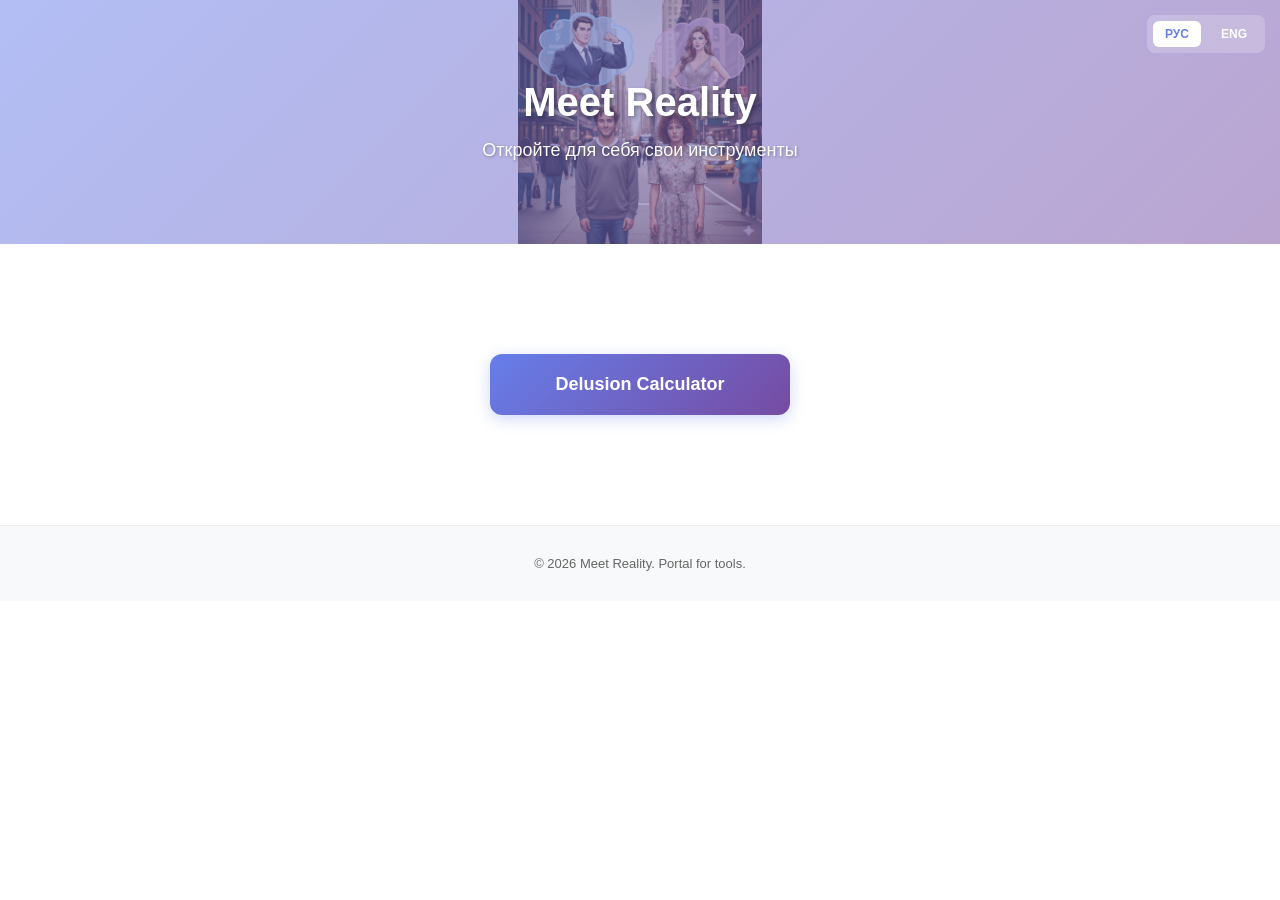
==== commit 4ce72b25: "working two pager" ====
--- a/index.html
+++ b/index.html
@@ -20,8 +20,8 @@
         <div class="container">
             <div class="portal-buttons">
                 <button class="btn-portal" onclick="window.location.href='calculator.html'">Delusion Calculator</button>
-                <button class="btn-portal" onclick="alert('Tool 2')"></button>
-                <button class="btn-portal" onclick="alert('Tool 3')"></button>
+                <!-- <button class="btn-portal" onclick="alert('Tool 2')"></button> -->
+                <!-- <button class="btn-portal" onclick="alert('Tool 3')"></button> -->
             </div>
         </div>
     </div>
--- a/styles.css
+++ b/styles.css
@@ -476,3 +476,125 @@
         padding: 18px 40px;
         font-size: 16px;
     }
+
+    .button-area {
+        display: flex;
+        flex-direction: column;
+        align-items: center;
+        gap: 15px;
+    }
+
+    .btn-primary {
+        min-width: 250px;
+        padding: 14px 40px;
+        font-size: 16px;
+    }
+
+    .btn-secondary {
+        min-width: 200px;
+        padding: 12px 30px;
+        font-size: 14px;
+    }
+
+    .slider-value {
+        min-width: 120px;
+        font-size: 14px;
+    }
+
+    .switch {
+        width: 60px;
+        height: 32px;
+    }
+
+    .switch-dot {
+        width: 28px;
+        height: 28px;
+    }
+
+    .switch.active .switch-dot {
+        left: 28px;
+    }
+
+    input[type="range"].slider-input::-webkit-slider-thumb {
+        width: 20px;
+        height: 20px;
+    }
+
+    input[type="range"].slider-input::-moz-range-thumb {
+        width: 20px;
+        height: 20px;
+    }
+}
+
+@media (max-width: 480px) {
+    .header {
+        padding: 30px 15px;
+    }
+
+    h1 {
+        font-size: 28px;
+    }
+
+    .tagline {
+        font-size: 14px;
+    }
+
+    .container {
+        padding: 20px 15px;
+    }
+
+    .form-title {
+        font-size: 20px;
+        margin-bottom: 20px;
+    }
+
+    .filters {
+        gap: 15px;
+        margin-bottom: 25px;
+    }
+
+    .percentage-value {
+        font-size: 40px;
+    }
+
+    .percentage-sign {
+        font-size: 30px;
+    }
+
+    .results {
+        padding: 30px 15px;
+        margin: 30px 0;
+    }
+
+    .results-detail {
+        font-size: 14px;
+    }
+
+    .btn-primary {
+        min-width: 220px;
+        padding: 12px 30px;
+        font-size: 15px;
+    }
+
+    .btn-secondary {
+        min-width: 180px;
+        padding: 10px 25px;
+        font-size: 13px;
+    }
+
+    .slider-value {
+        min-width: 100px;
+        font-size: 13px;
+    }
+
+    .ad-space {
+        padding: 30px 15px;
+        margin: 40px 0;
+        min-height: 200px;
+    }
+
+    .footer {
+        padding: 20px 15px;
+        font-size: 12px;
+    }
+}
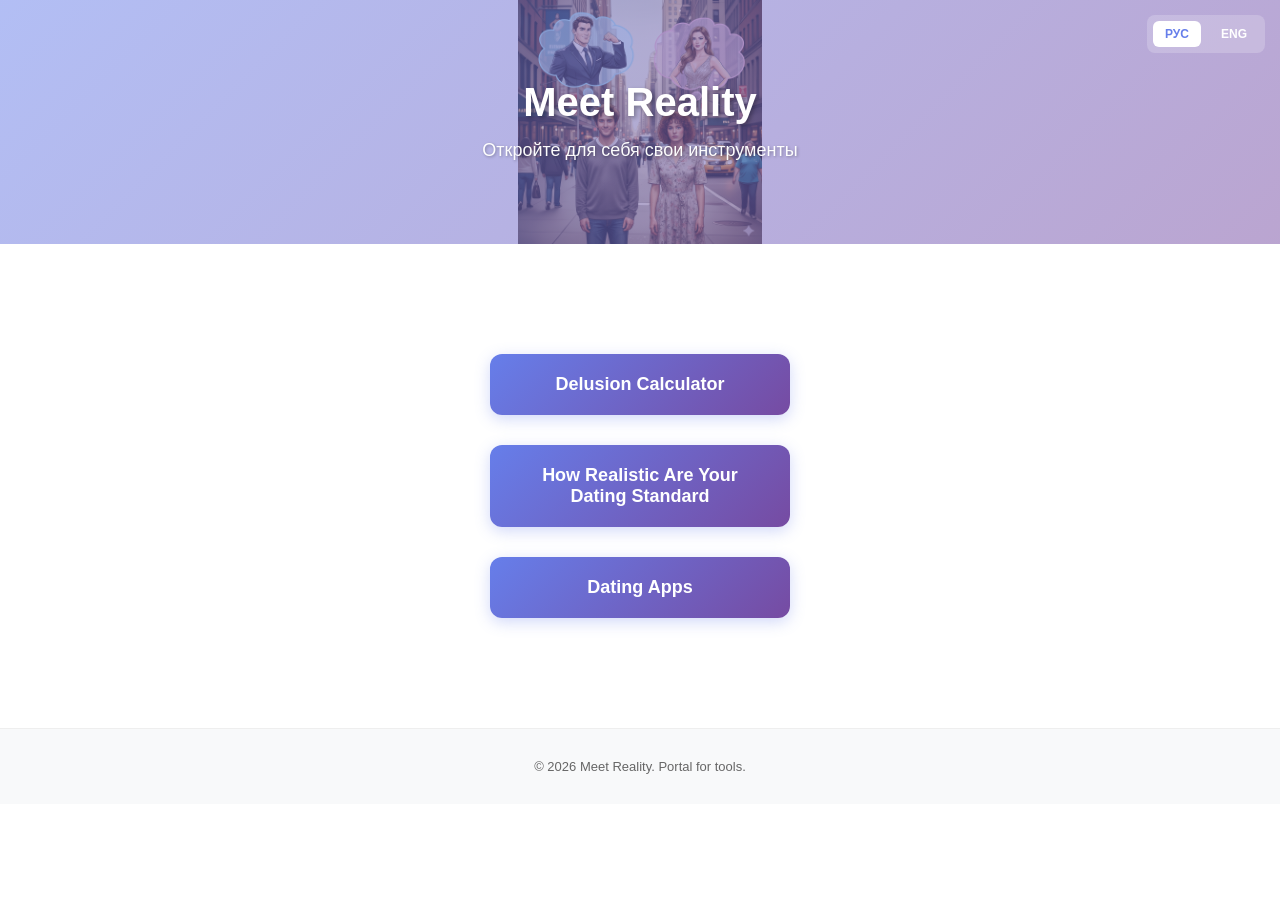
==== commit 8e0b2a9d: "working third page" ====
--- a/index.html
+++ b/index.html
@@ -20,8 +20,8 @@
         <div class="container">
             <div class="portal-buttons">
                 <button class="btn-portal" onclick="window.location.href='calculator.html'">Delusion Calculator</button>
-                <!-- <button class="btn-portal" onclick="alert('Tool 2')"></button> -->
-                <!-- <button class="btn-portal" onclick="alert('Tool 3')"></button> -->
+                <button class="btn-portal" onclick="window.location.href='dating_tips.html'">How Realistic Are Your Dating Standard</button>
+                <button class="btn-portal" onclick="window.location.href='dating_apps_links.html'">Dating Apps</button>
             </div>
         </div>
     </div>
--- a/styles.css
+++ b/styles.css
@@ -298,6 +298,9 @@
     margin: 0 10px 15px 10px;
     transition: all 0.2s;
     min-width: 200px;
+    display: inline-block;
+    text-decoration: none;
+    text-align: center;
 }
 
 .btn-primary:hover {
@@ -340,7 +343,7 @@
     color: var(--text-light);
     text-transform: uppercase;
     letter-spacing: 0.8px;
-    margin-bottom: 15px;
+    margin-bottom: 0;
     font-weight: 600;
 }
 
@@ -349,7 +352,7 @@
     font-weight: 800;
     color: var(--primary);
     line-height: 1;
-    margin-bottom: 8px;
+    margin-bottom: 0;
 }
 
 .percentage-sign {
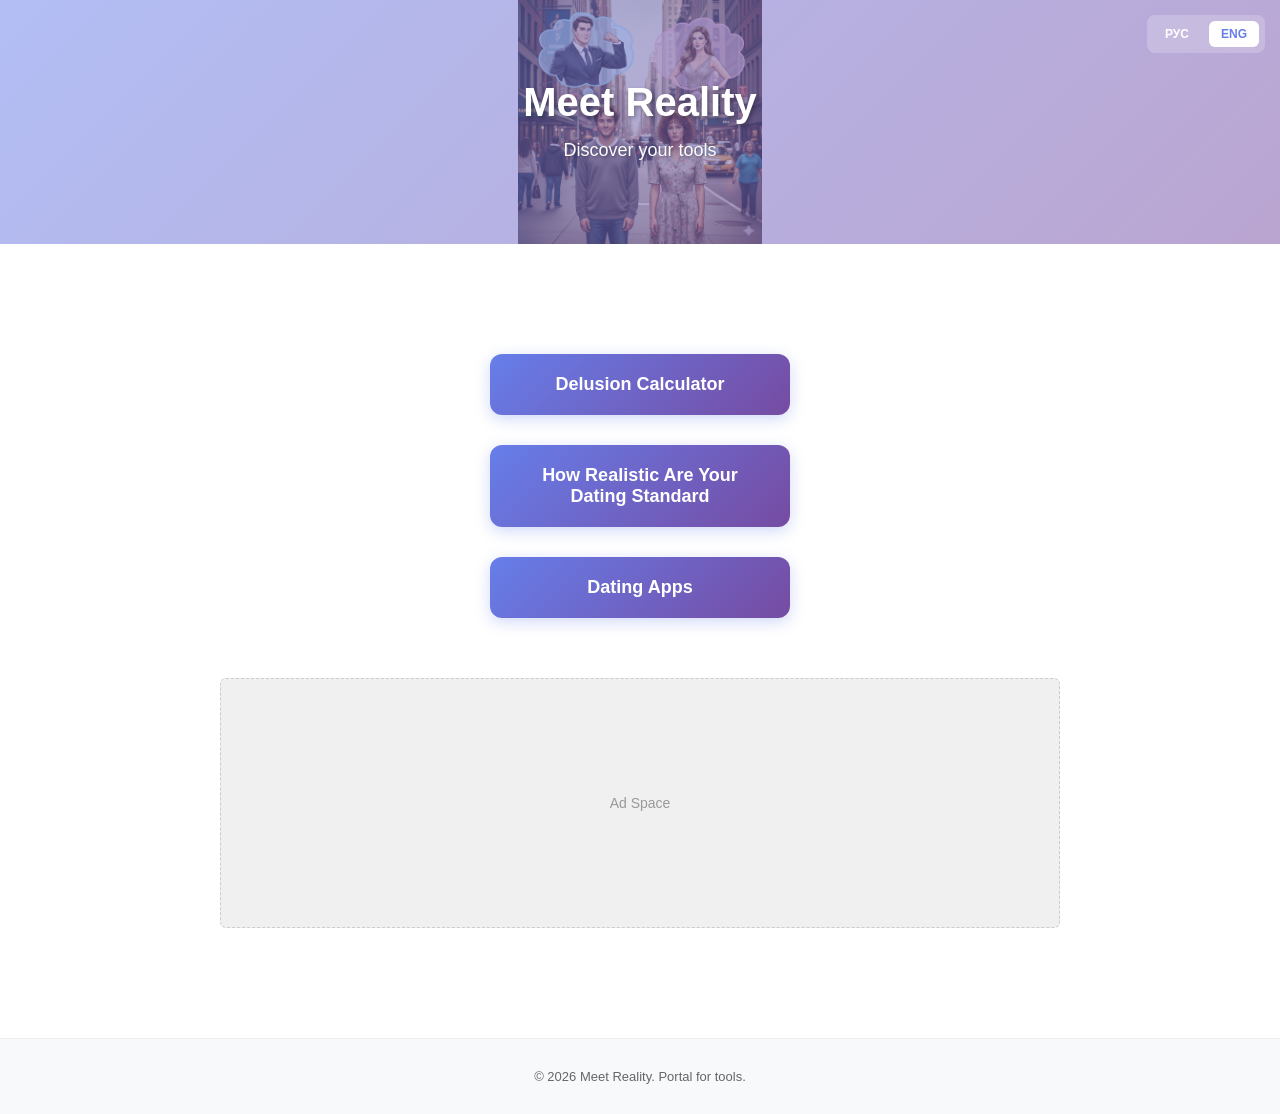
==== commit 07ac0c44: "adding ad space" ====
--- a/index.html
+++ b/index.html
@@ -4,24 +4,39 @@
     <meta charset="UTF-8">
     <meta name="viewport" content="width=device-width, initial-scale=1.0">
     <title>Meet Reality - Portal</title>
-    <link rel="stylesheet" href="styles.css">
+    <link rel="stylesheet" href="css/styles.css">
 </head>
 <body>
     <div class="header">
         <div class="lang-toggle">
-            <button class="lang-btn active" onclick="setLanguage('ru')" data-lang="ru">РУС</button>
-            <button class="lang-btn" onclick="setLanguage('en')" data-lang="en">ENG</button>
+            <button class="lang-btn" onclick="setLanguage('ru')" data-lang="ru">РУС</button>
+            <button class="lang-btn active" onclick="setLanguage('en')" data-lang="en">ENG</button>
         </div>
-        <h1>Meet Reality</h1>
-        <p class="tagline">Discover your tools</p>
+        <h1 data-i18n="title">Meet Reality</h1>
+        <p class="tagline" data-i18n="tagline">Discover your tools</p>
     </div>
 
     <div class="main">
         <div class="container">
             <div class="portal-buttons">
-                <button class="btn-portal" onclick="window.location.href='calculator.html'">Delusion Calculator</button>
-                <button class="btn-portal" onclick="window.location.href='dating_tips.html'">How Realistic Are Your Dating Standard</button>
-                <button class="btn-portal" onclick="window.location.href='dating_apps_links.html'">Dating Apps</button>
+                <button class="btn-portal" onclick="window.location.href='html/calculator.html'">Delusion Calculator</button>
+                <button class="btn-portal" onclick="window.location.href='html/dating_tips.html'">How Realistic Are Your Dating Standard</button>
+                <button class="btn-portal" onclick="window.location.href='html/dating_apps_links.html'">Dating Apps</button>
+            </div>
+
+            <div class="ad-space">
+                <span data-i18n="adPlaceholder">Ad Space</span>
+                <script async src="https://pagead2.googlesyndication.com/pagead/js/adsbygoogle.js?client=ca-pub-7925278724142761" crossorigin="anonymous"></script>
+                <!-- Replace data-ad-slot with your actual Ad Unit ID -->
+                <ins class="adsbygoogle"
+                     style="display:block"
+                     data-ad-client="ca-pub-7925278724142761"
+                     data-ad-slot="1234567890"
+                     data-ad-format="auto"
+                     data-full-width-responsive="true"></ins>
+                <script>
+                     (adsbygoogle = window.adsbygoogle || []).push({});
+                </script>
             </div>
         </div>
     </div>
@@ -31,16 +46,18 @@
     </div>
 
     <script>
-        let lang = 'ru';
+        let lang = 'en';
 
         const i18n = {
             ru: {
                 title: 'Meet Reality',
-                tagline: 'Откройте для себя свои инструменты'
+                tagline: 'Откройте для себя свои инструменты',
+                adPlaceholder: 'Место для объявлений'
             },
             en: {
                 title: 'Meet Reality',
-                tagline: 'Discover your tools'
+                tagline: 'Discover your tools',
+                adPlaceholder: 'Ad Space'
             }
         };
 
@@ -50,15 +67,16 @@
 
         function setLanguage(newLang) {
             lang = newLang;
-            document.querySelector('h1').textContent = t('title');
-            document.querySelector('.tagline').textContent = t('tagline');
+            document.querySelectorAll('[data-i18n]').forEach(el => {
+                el.textContent = t(el.getAttribute('data-i18n'));
+            });
             document.querySelectorAll('.lang-btn').forEach(btn => {
                 btn.classList.toggle('active', btn.getAttribute('data-lang') === lang);
             });
         }
 
         window.addEventListener('DOMContentLoaded', () => {
-            setLanguage('ru');
+            setLanguage('en');
         });
     </script>
 </body>
--- a/css/styles.css
+++ b/css/styles.css
@@ -0,0 +1,603 @@
+:root {
+    --primary: #667eea;
+    --primary-dark: #764ba2;
+    --text-dark: #333;
+    --text-light: #666;
+    --bg-light: #f8f9fa;
+}
+
+* {
+    margin: 0;
+    padding: 0;
+    box-sizing: border-box;
+}
+
+body {
+    font-family: -apple-system, BlinkMacSystemFont, 'Segoe UI', Roboto, Oxygen, Ubuntu, Cantarell, sans-serif;
+    background: #ffffff;
+    color: var(--text-dark);
+}
+
+.header {
+    background: linear-gradient(135deg, rgba(102, 126, 234, 0.5) 0%, rgba(118, 75, 162, 0.5) 100%), 
+                url('../Gemini_Generated_Image_8zs6x68zs6x68zs6.png') center/contain no-repeat;
+    color: white;
+    padding: 80px 20px;
+    text-align: center;
+    position: relative;
+}
+
+.lang-toggle {
+    position: absolute;
+    top: 15px;
+    right: 15px;
+    display: flex;
+    gap: 8px;
+    background: rgba(255, 255, 255, 0.2);
+    padding: 6px;
+    border-radius: 8px;
+}
+
+.lang-btn {
+    padding: 6px 12px;
+    border: none;
+    border-radius: 6px;
+    background: transparent;
+    color: white;
+    cursor: pointer;
+    font-size: 12px;
+    font-weight: 600;
+    transition: all 0.2s;
+}
+
+.lang-btn.active {
+    background: white;
+    color: var(--primary);
+}
+
+h1 {
+    font-size: 40px;
+    margin-bottom: 12px;
+    font-weight: 800;
+    text-shadow: 2px 2px 4px rgba(0, 0, 0, 0.3);
+}
+
+.tagline {
+    font-size: 18px;
+    opacity: 0.98;
+    max-width: 600px;
+    margin: 0 auto;
+    line-height: 1.5;
+    text-shadow: 1px 1px 3px rgba(0, 0, 0, 0.3);
+}
+
+.hero-image {
+    width: 100%;
+    height: 280px;
+    object-fit: cover;
+    background: linear-gradient(135deg, #f5f7fa 0%, #c3cfe2 100%);
+}
+
+.main {
+    max-width: 900px;
+    margin: 0 auto;
+}
+
+.container {
+    padding: 50px 30px;
+}
+
+.form-title {
+    font-size: 28px;
+    font-weight: 700;
+    margin-bottom: 35px;
+    text-align: center;
+    color: var(--text-dark);
+}
+
+.filters {
+    display: grid;
+    grid-template-columns: 1fr;
+    gap: 28px;
+    margin-bottom: 40px;
+}
+
+.filter-group {
+    display: flex;
+    flex-direction: column;
+}
+
+.filter-label {
+    font-size: 13px;
+    font-weight: 700;
+    color: var(--text-light);
+    margin-bottom: 12px;
+    text-transform: uppercase;
+    letter-spacing: 0.8px;
+}
+
+.toggle-switches {
+    display: flex;
+    gap: 20px;
+    align-items: center;
+    justify-content: center;
+}
+
+.toggle {
+    display: flex;
+    align-items: center;
+    gap: 10px;
+}
+
+.switch {
+    position: relative;
+    width: 50px;
+    height: 28px;
+    background: #ddd;
+    border-radius: 14px;
+    cursor: pointer;
+    transition: background 0.3s;
+}
+
+.switch.active {
+    background: var(--primary);
+}
+
+.switch-dot {
+    position: absolute;
+    top: 2px;
+    left: 2px;
+    width: 24px;
+    height: 24px;
+    background: white;
+    border-radius: 50%;
+    transition: left 0.3s;
+}
+
+.switch.active .switch-dot {
+    left: 24px;
+}
+
+.toggle label {
+    margin: 0;
+    font-weight: 500;
+    cursor: pointer;
+    color: var(--text-dark);
+}
+
+.slider-group {
+    display: flex;
+    align-items: center;
+    gap: 15px;
+}
+
+.slider-wrapper {
+    flex: 1;
+    position: relative;
+}
+
+.slider-base {
+    width: 100%;
+    height: 6px;
+    background: #ddd;
+    border-radius: 3px;
+    position: relative;
+}
+
+.slider-fill {
+    position: absolute;
+    height: 6px;
+    background: var(--primary);
+    border-radius: 3px;
+    top: 0;
+    z-index: 1;
+}
+
+input[type="range"].slider-input {
+    position: absolute;
+    width: 100%;
+    height: 6px;
+    top: 0;
+    left: 0;
+    background: none;
+    border: none;
+    pointer-events: none;
+    -webkit-appearance: none;
+    z-index: 2;
+}
+
+input[type="range"].slider-input::-webkit-slider-thumb {
+    -webkit-appearance: none;
+    appearance: none;
+    width: 18px;
+    height: 18px;
+    border-radius: 50%;
+    background: white;
+    cursor: pointer;
+    pointer-events: all;
+    box-shadow: 0 2px 6px rgba(0, 0, 0, 0.25);
+    border: 3px solid var(--primary);
+}
+
+input[type="range"].slider-input::-webkit-slider-thumb:hover {
+    box-shadow: 0 2px 10px rgba(102, 126, 234, 0.5);
+    transform: scale(1.15);
+}
+
+input[type="range"].slider-input::-moz-range-thumb {
+    width: 18px;
+    height: 18px;
+    border-radius: 50%;
+    background: white;
+    cursor: pointer;
+    pointer-events: all;
+    box-shadow: 0 2px 6px rgba(0, 0, 0, 0.25);
+    border: 3px solid var(--primary);
+}
+
+input[type="range"].slider-input::-moz-range-thumb:hover {
+    box-shadow: 0 2px 10px rgba(102, 126, 234, 0.5);
+    transform: scale(1.15);
+}
+
+input[type="range"].slider-input::-moz-range-track {
+    background: none;
+    border: none;
+}
+
+.slider-value {
+    font-size: 15px;
+    font-weight: 700;
+    color: var(--primary);
+    min-width: 140px;
+    text-align: right;
+}
+
+.checkboxes {
+    display: flex;
+    flex-direction: column;
+    gap: 10px;
+    margin-top: 8px;
+    align-items: center;
+}
+
+.checkbox {
+    display: flex;
+    align-items: center;
+    gap: 8px;
+}
+
+input[type="checkbox"] {
+    width: 18px;
+    height: 18px;
+    cursor: pointer;
+    accent-color: var(--primary);
+}
+
+.checkbox label {
+    margin: 0;
+    font-weight: 500;
+    cursor: pointer;
+    color: var(--text-dark);
+}
+
+.button-area {
+    text-align: center;
+    margin: 50px 0;
+}
+
+.btn-primary {
+    background: linear-gradient(135deg, var(--primary) 0%, var(--primary-dark) 100%);
+    color: white;
+    padding: 16px 50px;
+    font-size: 16px;
+    font-weight: 700;
+    border: none;
+    border-radius: 8px;
+    cursor: pointer;
+    margin: 0 10px 15px 10px;
+    transition: all 0.2s;
+    min-width: 200px;
+    display: inline-block;
+    text-decoration: none;
+    text-align: center;
+}
+
+.btn-primary:hover {
+    transform: translateY(-2px);
+    box-shadow: 0 10px 30px rgba(102, 126, 234, 0.4);
+}
+
+.btn-secondary {
+    background: #f0f0f0;
+    color: var(--text-dark);
+    padding: 12px 30px;
+    font-size: 14px;
+    font-weight: 700;
+    border: none;
+    border-radius: 8px;
+    cursor: pointer;
+    transition: all 0.2s;
+}
+
+.btn-secondary:hover {
+    background: #e0e0e0;
+}
+
+.results {
+    background: linear-gradient(135deg, rgba(102, 126, 234, 0.08) 0%, rgba(118, 75, 162, 0.08) 100%);
+    padding: 60px 40px;
+    border-radius: 12px;
+    text-align: center;
+    margin: 60px 0;
+    border: 2px solid rgba(102, 126, 234, 0.15);
+    display: none;
+}
+
+.results.show {
+    display: block;
+}
+
+.results-label {
+    font-size: 13px;
+    color: var(--text-light);
+    text-transform: uppercase;
+    letter-spacing: 0.8px;
+    margin-bottom: 0;
+    font-weight: 600;
+}
+
+.percentage-value {
+    font-size: 64px;
+    font-weight: 800;
+    color: var(--primary);
+    line-height: 1;
+    margin-bottom: 0;
+}
+
+.percentage-sign {
+    font-size: 48px;
+    font-weight: 800;
+    color: var(--primary-dark);
+}
+
+.results-detail {
+    font-size: 15px;
+    color: var(--text-light);
+    margin-top: 30px;
+    line-height: 1.8;
+}
+
+.error {
+    background: #fee;
+    color: #c33;
+    padding: 15px 20px;
+    border-radius: 6px;
+    margin-bottom: 20px;
+    border-left: 4px solid #c33;
+    display: none;
+}
+
+.error.show {
+    display: block;
+}
+
+.ad-space {
+    background: #f0f0f0;
+    border: 1px dashed #ccc;
+    padding: 50px 20px;
+    text-align: center;
+    color: #999;
+    font-size: 14px;
+    margin: 60px 0;
+    border-radius: 6px;
+    min-height: 250px;
+    display: flex;
+    align-items: center;
+    justify-content: center;
+}
+
+.footer {
+    background: var(--bg-light);
+    padding: 30px 20px;
+    text-align: center;
+    color: var(--text-light);
+    font-size: 13px;
+    border-top: 1px solid #eee;
+}
+
+.portal-buttons {
+    display: flex;
+    flex-direction: column;
+    align-items: center;
+    gap: 30px;
+    margin: 60px 0;
+}
+
+.btn-portal {
+    background: linear-gradient(135deg, var(--primary) 0%, var(--primary-dark) 100%);
+    color: white;
+    padding: 20px 50px;
+    font-size: 18px;
+    font-weight: 700;
+    border: none;
+    border-radius: 12px;
+    cursor: pointer;
+    width: 300px;
+    text-align: center;
+    transition: all 0.2s;
+    box-shadow: 0 4px 15px rgba(102, 126, 234, 0.3);
+}
+
+.btn-portal:hover {
+    transform: translateY(-3px);
+    box-shadow: 0 10px 30px rgba(102, 126, 234, 0.4);
+}
+
+@media (max-width: 768px) {
+    .header {
+        padding: 40px 20px;
+    }
+
+    h1 {
+        font-size: 32px;
+    }
+
+    .tagline {
+        font-size: 16px;
+    }
+
+    .container {
+        padding: 30px 20px;
+    }
+
+    .form-title {
+        font-size: 22px;
+        margin-bottom: 25px;
+    }
+
+    .filters {
+        gap: 20px;
+        margin-bottom: 30px;
+    }
+
+    .percentage-value {
+        font-size: 48px;
+    }
+
+    .percentage-sign {
+        font-size: 36px;
+    }
+
+    .results {
+        padding: 40px 20px;
+        margin: 40px 0;
+    }
+
+    .btn-portal {
+        width: 250px;
+        padding: 18px 40px;
+        font-size: 16px;
+    }
+
+    .button-area {
+        display: flex;
+        flex-direction: column;
+        align-items: center;
+        gap: 15px;
+    }
+
+    .btn-primary {
+        min-width: 250px;
+        padding: 14px 40px;
+        font-size: 16px;
+    }
+
+    .btn-secondary {
+        min-width: 200px;
+        padding: 12px 30px;
+        font-size: 14px;
+    }
+
+    .slider-value {
+        min-width: 120px;
+        font-size: 14px;
+    }
+
+    .switch {
+        width: 60px;
+        height: 32px;
+    }
+
+    .switch-dot {
+        width: 28px;
+        height: 28px;
+    }
+
+    .switch.active .switch-dot {
+        left: 28px;
+    }
+
+    input[type="range"].slider-input::-webkit-slider-thumb {
+        width: 20px;
+        height: 20px;
+    }
+
+    input[type="range"].slider-input::-moz-range-thumb {
+        width: 20px;
+        height: 20px;
+    }
+}
+
+@media (max-width: 480px) {
+    .header {
+        padding: 30px 15px;
+    }
+
+    h1 {
+        font-size: 28px;
+    }
+
+    .tagline {
+        font-size: 14px;
+    }
+
+    .container {
+        padding: 20px 15px;
+    }
+
+    .form-title {
+        font-size: 20px;
+        margin-bottom: 20px;
+    }
+
+    .filters {
+        gap: 15px;
+        margin-bottom: 25px;
+    }
+
+    .percentage-value {
+        font-size: 40px;
+    }
+
+    .percentage-sign {
+        font-size: 30px;
+    }
+
+    .results {
+        padding: 30px 15px;
+        margin: 30px 0;
+    }
+
+    .results-detail {
+        font-size: 14px;
+    }
+
+    .btn-primary {
+        min-width: 220px;
+        padding: 12px 30px;
+        font-size: 15px;
+    }
+
+    .btn-secondary {
+        min-width: 180px;
+        padding: 10px 25px;
+        font-size: 13px;
+    }
+
+    .slider-value {
+        min-width: 100px;
+        font-size: 13px;
+    }
+
+    .ad-space {
+        padding: 30px 15px;
+        margin: 40px 0;
+        min-height: 200px;
+    }
+
+    .footer {
+        padding: 20px 15px;
+        font-size: 12px;
+    }
+}
